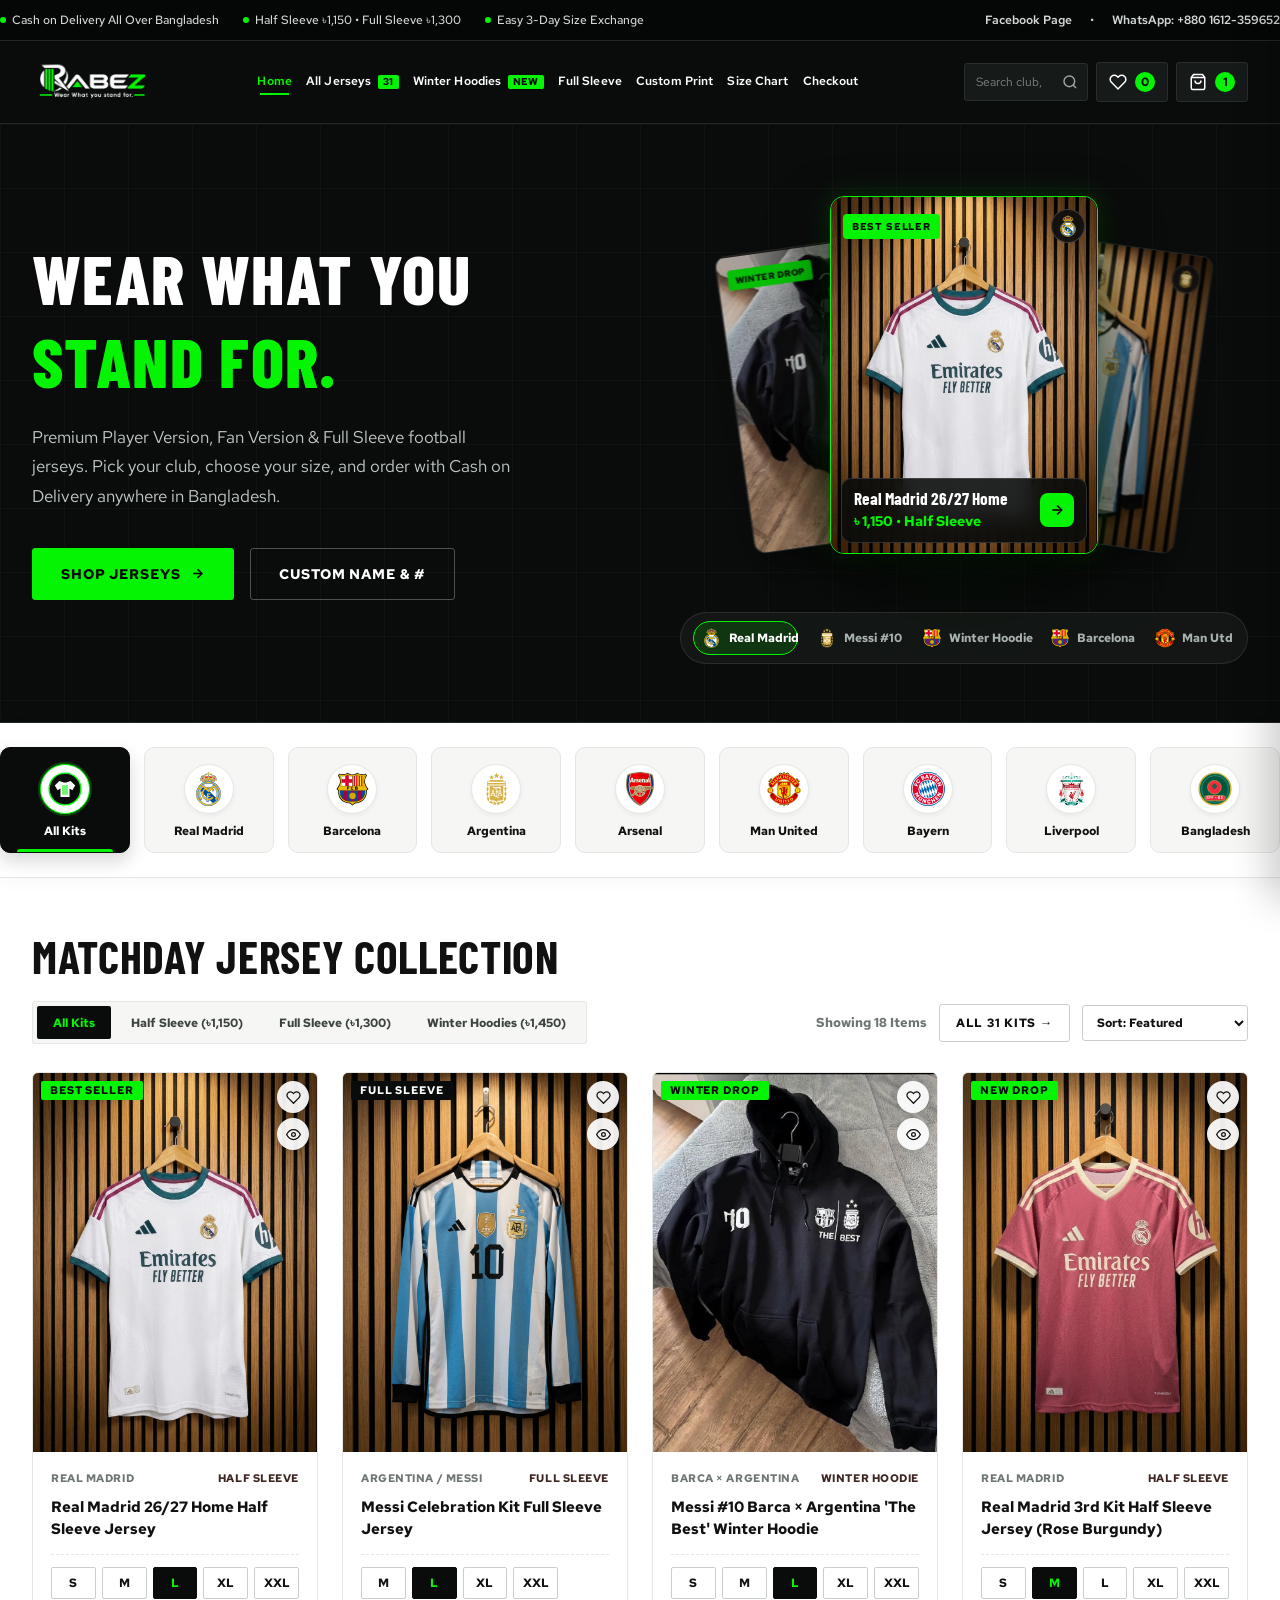
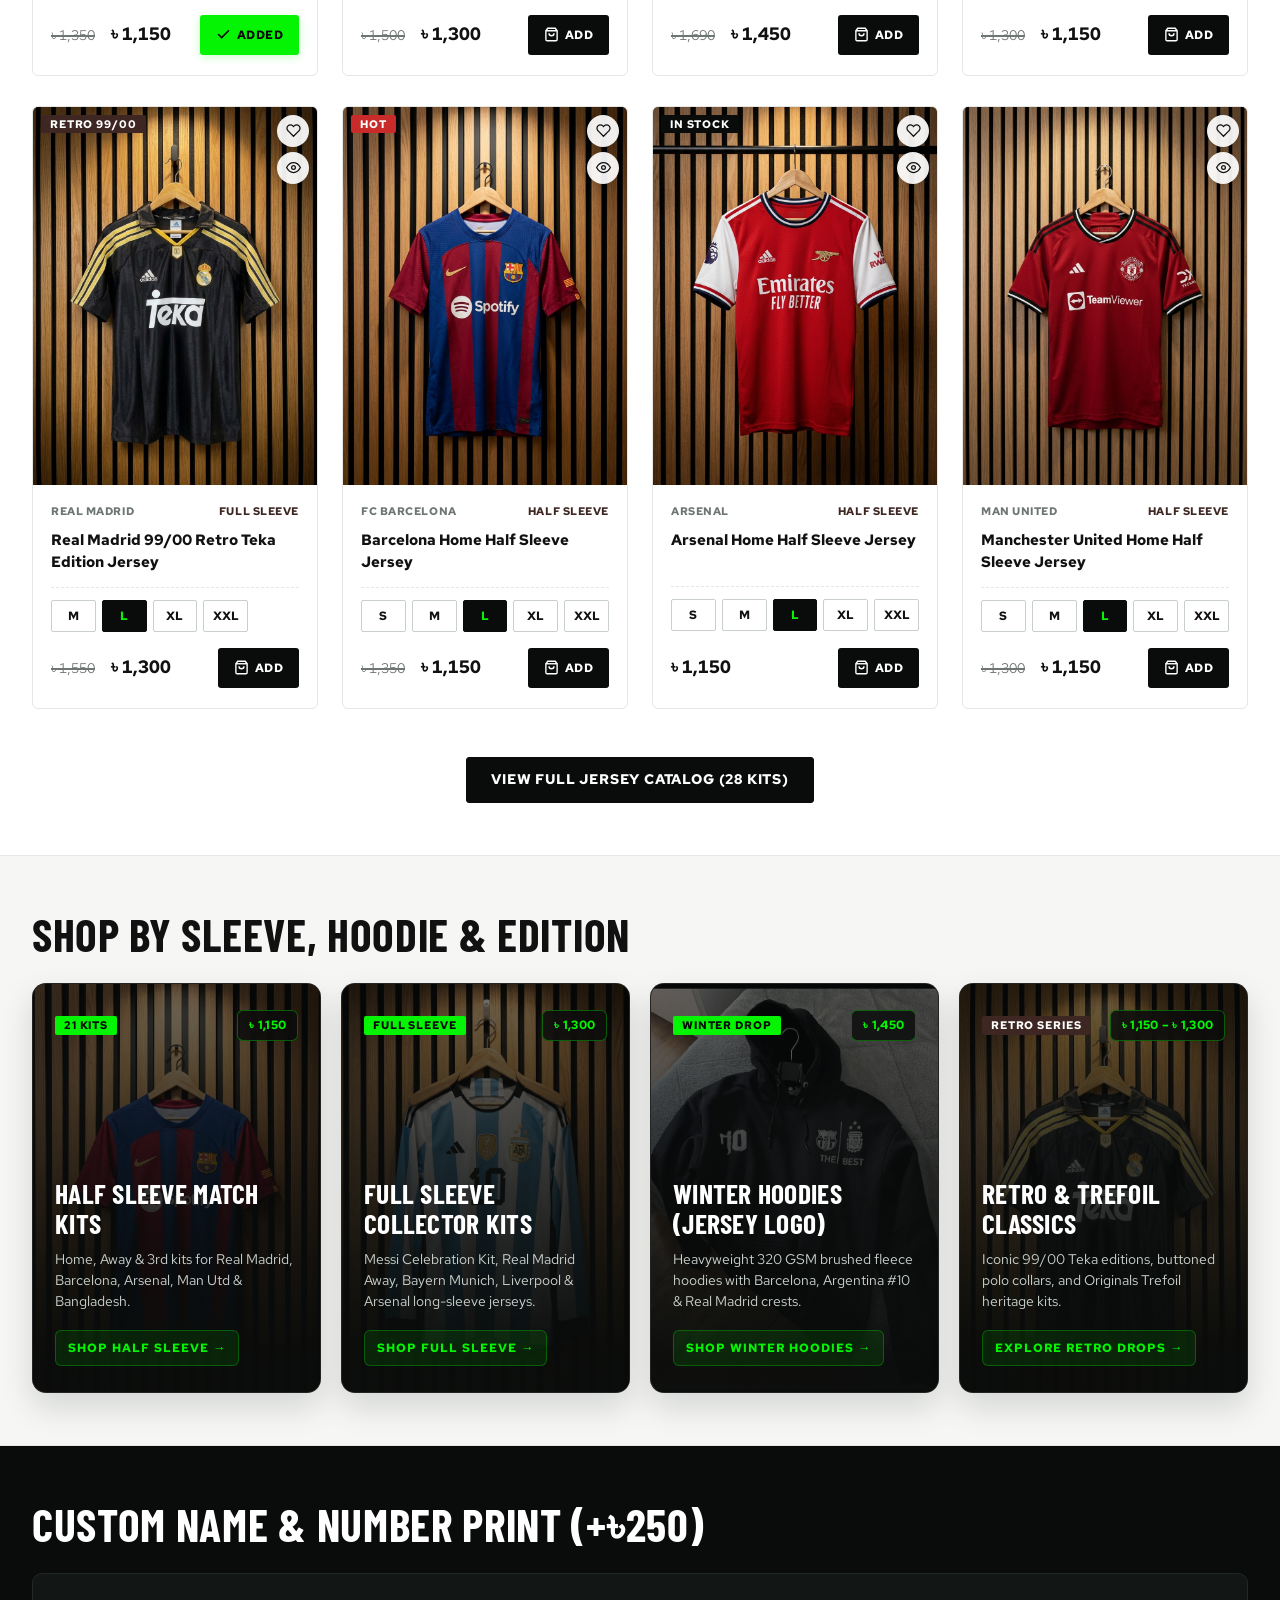
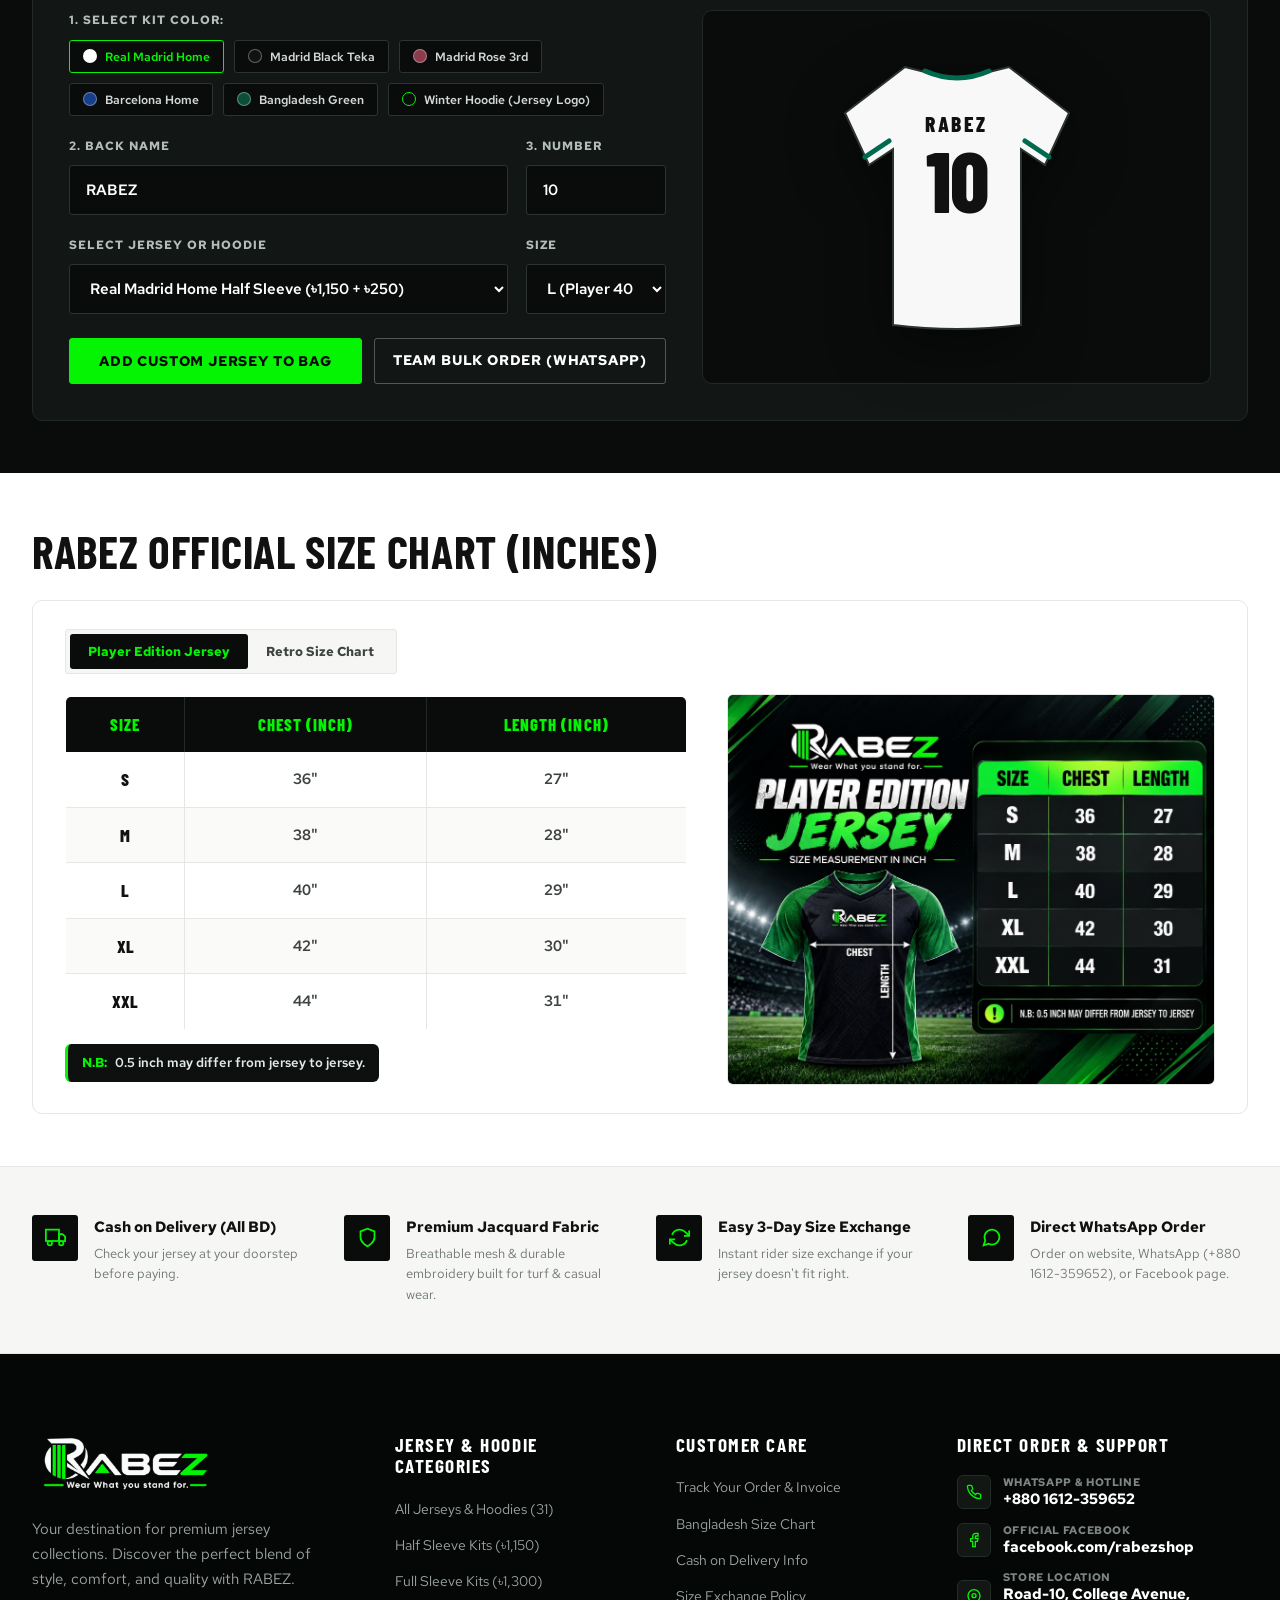
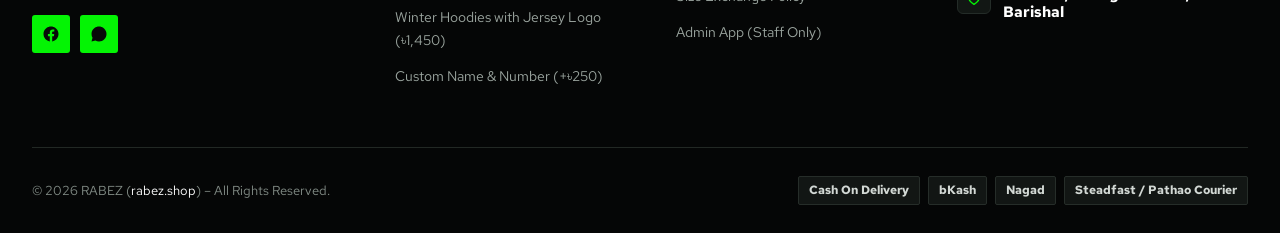
==== index.html @ b50fb097 "feat: complete RABEZ football jersey e-commerce platform with Laravel 11, dark storefront, auto-webp" ====
<!DOCTYPE html>
<html lang="en">
<head>
  <meta charset="UTF-8">
  <meta name="viewport" content="width=device-width, initial-scale=1.0">
  <title>RABEZ – Football Jersey Store Bangladesh | Half Sleeve, Full Sleeve &amp; Retro Kits</title>
  <meta name="description" content="Buy Player Version, Fan Version, Full Sleeve, and Retro football jerseys in Bangladesh at RABEZ (rabez.shop). Real Madrid, Barcelona, Argentina, Arsenal, Man Utd &amp; Bangladesh kits with Cash on Delivery.">
  <meta name="keywords" content="football jersey bangladesh, jersey shop bd, rabez shop, real madrid jersey bd, barcelona jersey price in bd, full sleeve football jersey bd, player version jersey bangladesh, custom jersey print dhaka">
  <meta name="robots" content="index, follow, max-image-preview:large">
  <link rel="canonical" href="https://rabez.shop/">
  <link rel="icon" type="image/jpeg" href="assets/images/brand/rabez-emblem.jpg">
  <link rel="apple-touch-icon" href="assets/images/brand/rabez-emblem.jpg">

  <!-- Open Graph / Facebook Ads Meta Tags -->
  <meta property="og:type" content="website">
  <meta property="og:site_name" content="RABEZ">
  <meta property="og:locale" content="en_US">
  <meta property="og:url" content="https://rabez.shop/">
  <meta property="og:title" content="RABEZ – Wear What You Stand For | Official Football Jersey Store BD">
  <meta property="og:description" content="Half Sleeve (৳1,150) &amp; Full Sleeve (৳1,300) Club, National &amp; Retro Jerseys. Fast Cash on Delivery all over Bangladesh.">
  <meta property="og:image" content="https://rabez.shop/wp-content/uploads/2026/11/real-madrid-home-half-sleeve-jersey.jpg">

  <!-- Twitter Card -->
  <meta name="twitter:card" content="summary_large_image">
  <meta name="twitter:title" content="RABEZ – Football Jersey Store Bangladesh">
  <meta name="twitter:description" content="Shop Real Madrid, Barcelona, Messi, Arsenal, Man Utd &amp; Bangladesh jerseys with Cash on Delivery.">

  <!-- Google Fonts: Barlow Condensed + Red Hat Text -->
  <link rel="preconnect" href="https://fonts.googleapis.com">
  <link rel="preconnect" href="https://fonts.gstatic.com" crossorigin>
  <link href="https://fonts.googleapis.com/css2?family=Barlow+Condensed:wght@600;700;800&family=Red+Hat+Text:wght@400;500;600;700;800&display=swap" rel="stylesheet">

  <!-- Modular CSS Architecture -->
  <link rel="stylesheet" href="assets/css/01-variables.css">
  <link rel="stylesheet" href="assets/css/02-base-reset.css">
  <link rel="stylesheet" href="assets/css/03-components.css">
  <link rel="stylesheet" href="assets/css/components/header-navigation.css">
  <link rel="stylesheet" href="assets/css/components/hero-banner.css">
  <link rel="stylesheet" href="assets/css/components/club-filter-bar.css">
  <link rel="stylesheet" href="assets/css/components/product-grid.css">
  <link rel="stylesheet" href="assets/css/components/bento-collections.css">
  <link rel="stylesheet" href="assets/css/components/jersey-customizer.css">
  <link rel="stylesheet" href="assets/css/components/size-guide.css">
  <link rel="stylesheet" href="assets/css/components/single-product.css">
  <link rel="stylesheet" href="assets/css/components/cart-checkout.css">
  <link rel="stylesheet" href="assets/css/components/footer.css">

  <!-- SEO JSON-LD Schema: SportingGoodsStore + Product Catalog -->
  <script type="application/ld+json">
  {
    "@context": "https://schema.org",
    "@graph": [
      {
        "@type": "SportingGoodsStore",
        "@id": "https://rabez.shop/#organization",
        "name": "RABEZ",
        "slogan": "Wear What you stand for.",
        "url": "https://rabez.shop/",
        "logo": "https://rabez.shop/wp-content/uploads/2026/11/RABEZ-Neon-Logo-and-Slogan.png",
        "image": "https://rabez.shop/wp-content/uploads/2026/11/real-madrid-home-half-sleeve-jersey.jpg",
        "telephone": "+8801612359652",
        "priceRange": "৳1150 - ৳1550",
        "CurrenciesAccepted": "BDT",
        "paymentAccepted": "Cash on Delivery, bKash, Nagad",
        "areaServed": {
          "@type": "Country",
          "name": "Bangladesh"
        },
        "sameAs": [
          "https://www.facebook.com/rabezshop/"
        ]
      },
      {
        "@type": "ItemList",
        "name": "RABEZ Featured Football Jerseys",
        "itemListElement": [
          {
            "@type": "ListItem",
            "position": 1,
            "item": {
              "@type": "Product",
              "name": "Real Madrid 26/27 Home Half Sleeve Jersey",
              "sku": "RMA-HOME-HS",
              "image": "https://rabez.shop/wp-content/uploads/2026/11/real-madrid-home-half-sleeve-jersey.jpg",
              "offers": {
                "@type": "Offer",
                "priceCurrency": "BDT",
                "price": "1150",
                "availability": "https://schema.org/InStock",
                "url": "https://rabez.shop/product/real-madrid-home-half-sleeve-jersey/"
              }
            }
          },
          {
            "@type": "ListItem",
            "position": 2,
            "item": {
              "@type": "Product",
              "name": "Messi Celebration Kit Full Sleeve Jersey",
              "sku": "MESSI-CELEB-FS",
              "offers": {
                "@type": "Offer",
                "priceCurrency": "BDT",
                "price": "1300",
                "availability": "https://schema.org/InStock",
                "url": "https://rabez.shop/product/messi-celebration-kit-full-sleeve-jersey/"
              }
            }
          }
        ]
      }
    ]
  }
  </script>
</head>
<body class="rabez-storefront">

  <!-- ========================================================================
       WIDGET 01: TOP ANNOUNCEMENT & COD BAR (elementor-widget-rabez-topbar)
       ======================================================================== -->
  <div class="rabez-topbar">
    <div class="rabez-container rabez-topbar__inner">
      <div class="rabez-topbar__perks">
        <span class="rabez-topbar__perk">
          <span class="rabez-topbar__dot"></span>
          Cash on Delivery All Over Bangladesh
        </span>
        <span class="rabez-topbar__perk rabez-topbar__perk--hide-md">
          <span class="rabez-topbar__dot"></span>
          Half Sleeve ৳1,150 &bull; Full Sleeve ৳1,300
        </span>
        <span class="rabez-topbar__perk rabez-topbar__perk--hide-md">
          <span class="rabez-topbar__dot"></span>
          Easy 3-Day Size Exchange
        </span>
      </div>
      <div class="rabez-topbar__links">
        <a href="https://www.facebook.com/rabezshop/" target="_blank" rel="noopener">Facebook Page</a>
        <span>&bull;</span>
        <a href="https://api.whatsapp.com/send/?phone=8801612359652" target="_blank" rel="noopener">
          WhatsApp: +880 1612-359652
        </a>
      </div>
    </div>
  </div>

  <!-- ========================================================================
       WIDGET 02: MAIN STICKY HEADER (elementor-widget-rabez-header)
       ======================================================================== -->
  <header class="rabez-header" role="banner">
    <div class="rabez-container rabez-header__inner">
      <a href="index.html" class="rabez-logo" aria-label="RABEZ Official Jersey Store Home">
        <img src="assets/images/brand/rabez-neon-logo.png" alt="RABEZ - Wear What you stand for." width="210" height="70">
      </a>

      <nav class="rabez-nav js-main-nav" aria-label="Main Navigation">
        <a href="index.html" class="rabez-nav__link is-active">Home</a>
        <a href="shop.html" class="rabez-nav__link">All Jerseys <span class="rabez-nav__tag">31</span></a>
        <a href="#catalog" class="rabez-nav__link" onclick="document.querySelector('[data-sleeve=\'winter-hoodie\']')?.click()">Winter Hoodies <span class="rabez-nav__tag">NEW</span></a>
        <a href="#catalog" class="rabez-nav__link" onclick="document.querySelector('[data-sleeve=\'full-sleeve\']')?.click()">Full Sleeve</a>
        <a href="#custom-print" class="rabez-nav__link">Custom Print</a>
        <a href="#size-guide" class="rabez-nav__link">Size Chart</a>
        <a href="checkout.html" class="rabez-nav__link">Checkout</a>
      </nav>

      <div class="rabez-header__actions">
        <div class="rabez-header-search">
          <label for="header-search-input" class="screen-reader-text">Search football jerseys</label>
          <input type="search" id="header-search-input" class="rabez-header-search__input js-search-input" placeholder="Search club, kit, Messi...">
          <span class="rabez-header-search__btn" aria-hidden="true">
            <svg width="16" height="16" viewBox="0 0 24 24" fill="none" stroke="currentColor" stroke-width="2.2">
              <circle cx="11" cy="11" r="8"></circle>
              <line x1="21" y1="21" x2="16.65" y2="16.65"></line>
            </svg>
          </span>
        </div>

        <a href="#catalog" class="rabez-icon-btn" aria-label="Wishlist">
          <svg viewBox="0 0 24 24" fill="none" stroke="currentColor" stroke-width="2">
            <path d="M20.84 4.61a5.5 5.5 0 0 0-7.78 0L12 5.67l-1.06-1.06a5.5 5.5 0 0 0-7.78 7.78l1.06 1.06L12 21.23l7.78-7.78 1.06-1.06a5.5 5.5 0 0 0 0-7.78z"/>
          </svg>
          <span class="rabez-count-pill js-wishlist-count">0</span>
        </a>

        <button type="button" class="rabez-icon-btn js-open-cart-drawer" aria-label="Open Shopping Bag">
          <svg viewBox="0 0 24 24" fill="none" stroke="currentColor" stroke-width="2">
            <path d="M6 2L3 6v14a2 2 0 0 0 2 2h14a2 2 0 0 0 2-2V6l-3-4z"/>
            <line x1="3" y1="6" x2="21" y2="6"/>
            <path d="M16 10a4 4 0 0 1-8 0"/>
          </svg>
          <span class="rabez-cart-total-label js-cart-subtotal">৳ 1,150</span>
          <span class="rabez-count-pill js-cart-count">1</span>
        </button>

        <button type="button" class="rabez-mobile-toggle js-mobile-nav-toggle" aria-label="Toggle Menu" aria-expanded="false">
          <svg width="20" height="20" viewBox="0 0 24 24" fill="none" stroke="currentColor" stroke-width="2.2">
            <line x1="3" y1="6" x2="21" y2="6"></line>
            <line x1="3" y1="12" x2="21" y2="12"></line>
            <line x1="3" y1="18" x2="21" y2="18"></line>
          </svg>
        </button>
      </div>
    </div>
  </header>

  <main id="main-content">
    <!-- ======================================================================
         WIDGET 03: SPACIOUS HERO + INTERACTIVE 3-JERSEY FAN STAGE
         ====================================================================== -->
    <section class="rabez-hero">
      <div class="rabez-container rabez-hero__grid">
        <div class="rabez-hero__content">
          <h1 class="rabez-hero__title">
            Wear What You
            <span>Stand For.</span>
          </h1>
          <p class="rabez-hero__desc">
            Premium Player Version, Fan Version &amp; Full Sleeve football jerseys. Pick your club, choose your size, and order with Cash on Delivery anywhere in Bangladesh.
          </p>

          <div class="rabez-hero__cta-row">
            <a href="#catalog" class="rabez-btn rabez-btn--primary">
              Shop Jerseys
              <svg width="15" height="15" viewBox="0 0 24 24" fill="none" stroke="currentColor" stroke-width="2.5">
                <line x1="5" y1="12" x2="19" y2="12"></line>
                <polyline points="12 5 19 12 12 19"></polyline>
              </svg>
            </a>
            <a href="#custom-print" class="rabez-btn rabez-btn--outline-light">
              Custom Name &amp; #
            </a>
          </div>
        </div>

        <!-- Right Interactive 3-Jersey Fan Stage -->
        <div class="rabez-hero-stage js-hero-stage" aria-label="Interactive Matchday Kit Showcase">
          <div class="rabez-hero-stage__glow"></div>

          <div class="rabez-hero-deck">
            <!-- Card 0: Real Madrid (Center Active) -->
            <article class="rabez-hero-deck__card is-active js-hero-deck-card" data-index="0" data-product-id="1324">
              <div class="rabez-hero-deck__top">
                <span class="rabez-hero-deck__badge">Best Seller</span>
                <span class="rabez-hero-deck__crest">
                  <img src="assets/images/clubs/real-madrid.svg" alt="Real Madrid" width="24" height="24">
                </span>
              </div>
              <img src="assets/images/products/real-madrid-home-hs.jpg" alt="Real Madrid 26/27 Home Half Sleeve Jersey" class="rabez-hero-deck__img" fetchpriority="high" width="500" height="667">
              <div class="rabez-hero-deck__caption">
                <div class="rabez-hero-deck__meta">
                  <div class="rabez-hero-deck__title">Real Madrid 26/27 Home</div>
                  <div class="rabez-hero-deck__price">৳ 1,150 &bull; Half Sleeve</div>
                </div>
                <span class="rabez-hero-deck__action" aria-hidden="true">
                  <svg width="16" height="16" viewBox="0 0 24 24" fill="none" stroke="currentColor" stroke-width="2.5">
                    <line x1="5" y1="12" x2="19" y2="12"></line>
                    <polyline points="12 5 19 12 12 19"></polyline>
                  </svg>
                </span>
              </div>
            </article>

            <!-- Card 1: Messi Celebration (Right Fan) -->
            <article class="rabez-hero-deck__card is-next js-hero-deck-card" data-index="1" data-product-id="1411">
              <div class="rabez-hero-deck__top">
                <span class="rabez-hero-deck__badge">Full Sleeve</span>
                <span class="rabez-hero-deck__crest">
                  <img src="assets/images/clubs/argentina.svg" alt="Argentina AFA" width="24" height="24">
                </span>
              </div>
              <img src="assets/images/products/messi-celebration-fs.jpg" alt="Messi #10 Celebration Full Sleeve Jersey" class="rabez-hero-deck__img" width="500" height="667">
              <div class="rabez-hero-deck__caption">
                <div class="rabez-hero-deck__meta">
                  <div class="rabez-hero-deck__title">Messi #10 Collector Kit</div>
                  <div class="rabez-hero-deck__price">৳ 1,300 &bull; Full Sleeve</div>
                </div>
                <span class="rabez-hero-deck__action" aria-hidden="true">
                  <svg width="16" height="16" viewBox="0 0 24 24" fill="none" stroke="currentColor" stroke-width="2.5">
                    <line x1="5" y1="12" x2="19" y2="12"></line>
                    <polyline points="12 5 19 12 12 19"></polyline>
                  </svg>
                </span>
              </div>
            </article>

            <!-- Card 2: Man United (Hidden/Back) -->
            <article class="rabez-hero-deck__card js-hero-deck-card" data-index="2" data-product-id="1349">
              <div class="rabez-hero-deck__top">
                <span class="rabez-hero-deck__badge">Ready Stock</span>
                <span class="rabez-hero-deck__crest">
                  <img src="assets/images/clubs/man-utd.svg" alt="Manchester United" width="24" height="24">
                </span>
              </div>
              <img src="assets/images/products/man-utd-home-hs.jpg" alt="Manchester United Home Half Sleeve Jersey" class="rabez-hero-deck__img" width="500" height="667">
              <div class="rabez-hero-deck__caption">
                <div class="rabez-hero-deck__meta">
                  <div class="rabez-hero-deck__title">Man United Home Kit</div>
                  <div class="rabez-hero-deck__price">৳ 1,150 &bull; Half Sleeve</div>
                </div>
                <span class="rabez-hero-deck__action" aria-hidden="true">
                  <svg width="16" height="16" viewBox="0 0 24 24" fill="none" stroke="currentColor" stroke-width="2.5">
                    <line x1="5" y1="12" x2="19" y2="12"></line>
                    <polyline points="12 5 19 12 12 19"></polyline>
                  </svg>
                </span>
              </div>
            </article>

            <!-- Card 3: FC Barcelona (Hidden/Back) -->
            <article class="rabez-hero-deck__card js-hero-deck-card" data-index="3" data-product-id="1320">
              <div class="rabez-hero-deck__top">
                <span class="rabez-hero-deck__badge">Hot Drop</span>
                <span class="rabez-hero-deck__crest">
                  <img src="assets/images/clubs/barcelona.svg" alt="FC Barcelona" width="24" height="24">
                </span>
              </div>
              <img src="assets/images/products/barcelona-home-hs.jpg" alt="FC Barcelona Home Half Sleeve Jersey" class="rabez-hero-deck__img" width="500" height="667">
              <div class="rabez-hero-deck__caption">
                <div class="rabez-hero-deck__meta">
                  <div class="rabez-hero-deck__title">FC Barcelona Home Kit</div>
                  <div class="rabez-hero-deck__price">৳ 1,150 &bull; Half Sleeve</div>
                </div>
                <span class="rabez-hero-deck__action" aria-hidden="true">
                  <svg width="16" height="16" viewBox="0 0 24 24" fill="none" stroke="currentColor" stroke-width="2.5">
                    <line x1="5" y1="12" x2="19" y2="12"></line>
                    <polyline points="12 5 19 12 12 19"></polyline>
                  </svg>
                </span>
              </div>
            </article>

            <!-- Card 4: Winter Hoodie with Jersey Logo (Left Fan) -->
            <article class="rabez-hero-deck__card is-prev js-hero-deck-card" data-index="4" data-product-id="1501">
              <div class="rabez-hero-deck__top">
                <span class="rabez-hero-deck__badge">Winter Drop</span>
                <span class="rabez-hero-deck__crest">
                  <img src="assets/images/clubs/argentina.svg" alt="Barca x Argentina Hoodie" width="24" height="24">
                </span>
              </div>
              <img src="assets/images/products/messi-barca-arg-hoodie.jpg" alt="Messi #10 Barca x Argentina Winter Hoodie" class="rabez-hero-deck__img" width="500" height="667">
              <div class="rabez-hero-deck__caption">
                <div class="rabez-hero-deck__meta">
                  <div class="rabez-hero-deck__title">Messi #10 Winter Hoodie</div>
                  <div class="rabez-hero-deck__price">৳ 1,450 &bull; Jersey Crest</div>
                </div>
                <span class="rabez-hero-deck__action" aria-hidden="true">
                  <svg width="16" height="16" viewBox="0 0 24 24" fill="none" stroke="currentColor" stroke-width="2.5">
                    <line x1="5" y1="12" x2="19" y2="12"></line>
                    <polyline points="12 5 19 12 12 19"></polyline>
                  </svg>
                </span>
              </div>
            </article>
          </div>

          <!-- Club Crest Switcher Dock -->
          <div class="rabez-hero-dock" role="tablist" aria-label="Switch Spotlight Jersey">
            <button type="button" class="rabez-hero-dock__btn is-active js-hero-dock-btn" data-index="0">
              <img src="assets/images/clubs/real-madrid.svg" alt="Real Madrid" width="20" height="20">
              <span>Real Madrid</span>
            </button>
            <button type="button" class="rabez-hero-dock__btn js-hero-dock-btn" data-index="1">
              <img src="assets/images/clubs/argentina.svg" alt="Argentina" width="20" height="20">
              <span>Messi #10</span>
            </button>
            <button type="button" class="rabez-hero-dock__btn js-hero-dock-btn" data-index="4">
              <img src="assets/images/clubs/barcelona.svg" alt="Winter Hoodie" width="20" height="20">
              <span>Winter Hoodie</span>
            </button>
            <button type="button" class="rabez-hero-dock__btn js-hero-dock-btn" data-index="3">
              <img src="assets/images/clubs/barcelona.svg" alt="Barcelona" width="20" height="20">
              <span>Barcelona</span>
            </button>
            <button type="button" class="rabez-hero-dock__btn js-hero-dock-btn" data-index="2">
              <img src="assets/images/clubs/man-utd.svg" alt="Man United" width="20" height="20">
              <span>Man Utd</span>
            </button>
          </div>
        </div>
      </div>
    </section>

    <!-- ======================================================================
         WIDGET 04: CLUB & NATIONAL CREST FILTER BAR (elementor-widget-rabez-filter)
         Clean Crest + Club Name Cards (Swipeable on Mobile, 9-Col on Desktop)
         ====================================================================== -->
    <div id="catalog" class="rabez-filter-bar">
      <div class="rabez-container rabez-filter-bar__inner">
        <div class="rabez-club-pills" role="tablist" aria-label="Filter by Football Club or National Team">
          <button type="button" class="rabez-club-pill is-active js-club-filter" data-club="all">
            <span class="rabez-club-pill__logo">
              <img src="assets/images/clubs/all-kits.svg" alt="All Football Jerseys" width="36" height="36">
            </span>
            <span class="rabez-club-pill__name">All Kits</span>
          </button>

          <button type="button" class="rabez-club-pill js-club-filter" data-club="real-madrid">
            <span class="rabez-club-pill__logo">
              <img src="assets/images/clubs/real-madrid.svg" alt="Real Madrid Jersey" width="36" height="36">
            </span>
            <span class="rabez-club-pill__name">Real Madrid</span>
          </button>

          <button type="button" class="rabez-club-pill js-club-filter" data-club="barcelona">
            <span class="rabez-club-pill__logo">
              <img src="assets/images/clubs/barcelona.svg" alt="FC Barcelona Jersey" width="36" height="36">
            </span>
            <span class="rabez-club-pill__name">Barcelona</span>
          </button>

          <button type="button" class="rabez-club-pill js-club-filter" data-club="argentina">
            <span class="rabez-club-pill__logo">
              <img src="assets/images/clubs/argentina.svg" alt="Argentina Messi Jersey" width="36" height="36">
            </span>
            <span class="rabez-club-pill__name">Argentina</span>
          </button>

          <button type="button" class="rabez-club-pill js-club-filter" data-club="arsenal">
            <span class="rabez-club-pill__logo">
              <img src="assets/images/clubs/arsenal.svg" alt="Arsenal Jersey" width="36" height="36">
            </span>
            <span class="rabez-club-pill__name">Arsenal</span>
          </button>

          <button type="button" class="rabez-club-pill js-club-filter" data-club="man-utd">
            <span class="rabez-club-pill__logo">
              <img src="assets/images/clubs/man-utd.svg" alt="Manchester United Jersey" width="36" height="36">
            </span>
            <span class="rabez-club-pill__name">Man United</span>
          </button>

          <button type="button" class="rabez-club-pill js-club-filter" data-club="bayern">
            <span class="rabez-club-pill__logo">
              <img src="assets/images/clubs/bayern.svg" alt="Bayern Munich Jersey" width="36" height="36">
            </span>
            <span class="rabez-club-pill__name">Bayern</span>
          </button>

          <button type="button" class="rabez-club-pill js-club-filter" data-club="liverpool">
            <span class="rabez-club-pill__logo">
              <img src="assets/images/clubs/liverpool.svg" alt="Liverpool Jersey" width="36" height="36">
            </span>
            <span class="rabez-club-pill__name">Liverpool</span>
          </button>

          <button type="button" class="rabez-club-pill js-club-filter" data-club="bangladesh">
            <span class="rabez-club-pill__logo">
              <img src="assets/images/clubs/bangladesh.svg" alt="Bangladesh National Football Jersey" width="36" height="36">
            </span>
            <span class="rabez-club-pill__name">Bangladesh</span>
          </button>
        </div>
      </div>
    </div>

    <!-- ======================================================================
         WIDGET 05: WOOCOMMERCE JERSEY PRODUCT GRID (elementor-widget-rabez-products)
         ====================================================================== -->
    <section class="rabez-section rabez-section--sm woocommerce">
      <div class="rabez-container">
        <div class="rabez-section-head" style="margin-bottom: 20px;">
          <h2 class="rabez-section-title">Matchday Jersey Collection</h2>
        </div>

        <!-- Sleeve Switch, Result Count, All Jerseys Link & Price Sort (Single Unified Row) -->
        <div class="rabez-filter-controls">
          <div class="rabez-sleeve-switch" role="group" aria-label="Filter by Category & Sleeve">
            <button type="button" class="rabez-sleeve-btn is-active js-sleeve-filter" data-sleeve="all">All Kits</button>
            <button type="button" class="rabez-sleeve-btn js-sleeve-filter" data-sleeve="half-sleeve">Half Sleeve (৳1,150)</button>
            <button type="button" class="rabez-sleeve-btn js-sleeve-filter" data-sleeve="full-sleeve">Full Sleeve (৳1,300)</button>
            <button type="button" class="rabez-sleeve-btn js-sleeve-filter" data-sleeve="winter-hoodie">Winter Hoodies (৳1,450)</button>
          </div>

          <div style="display:flex; align-items:center; flex-wrap:wrap; gap:12px;">
            <span class="js-product-result-count" style="font-size:0.84rem; font-weight:700; color:#6E7672;">Showing 18 Items</span>
            <a href="shop.html" class="rabez-btn rabez-btn--outline rabez-btn--sm">All 31 Kits &rarr;</a>
            <label for="catalog-sort" class="screen-reader-text">Sort Jerseys</label>
            <select id="catalog-sort" class="rabez-sort-select js-sort-select">
              <option value="default">Sort: Featured</option>
              <option value="price-asc">Price: Low to High</option>
              <option value="price-desc">Price: High to Low</option>
            </select>
          </div>
        </div>

        <!-- WooCommerce Standard ul.products.columns-4 -->
        <ul class="products columns-4 js-rabez-product-grid" data-limit="8">
          <!-- Pre-rendered SEO Product Cards for Googlebot & Facebook Crawlers -->
          <li class="product type-product rabez-product-card" data-product-id="1324">
            <div class="rabez-product-card__media">
              <a href="product.html?id=1324">
                <img src="assets/images/products/real-madrid-home-hs.jpg" alt="Real Madrid 26/27 Home Half Sleeve Jersey Bangladesh" width="500" height="667">
              </a>
            </div>
            <div class="rabez-product-card__body">
              <h3 class="rabez-product-card__title"><a href="product.html?id=1324">Real Madrid 26/27 Home Half Sleeve Jersey</a></h3>
              <div class="price rabez-product-card__price">৳ 1,150</div>
            </div>
          </li>
          <li class="product type-product rabez-product-card" data-product-id="1411">
            <div class="rabez-product-card__media">
              <a href="product.html?id=1411">
                <img src="assets/images/products/messi-celebration-fs.jpg" alt="Messi Celebration Kit Full Sleeve Jersey Bangladesh" width="500" height="667" loading="lazy">
              </a>
            </div>
            <div class="rabez-product-card__body">
              <h3 class="rabez-product-card__title"><a href="product.html?id=1411">Messi Celebration Kit Full Sleeve Jersey</a></h3>
              <div class="price rabez-product-card__price">৳ 1,300</div>
            </div>
          </li>
          <li class="product type-product rabez-product-card" data-product-id="1320">
            <div class="rabez-product-card__media">
              <a href="product.html?id=1320">
                <img src="assets/images/products/barcelona-home-hs.jpg" alt="Barcelona Home Half Sleeve Jersey Bangladesh" width="500" height="667" loading="lazy">
              </a>
            </div>
            <div class="rabez-product-card__body">
              <h3 class="rabez-product-card__title"><a href="product.html?id=1320">Barcelona Home Half Sleeve Jersey</a></h3>
              <div class="price rabez-product-card__price">৳ 1,150</div>
            </div>
          </li>
          <li class="product type-product rabez-product-card" data-product-id="1384">
            <div class="rabez-product-card__media">
              <a href="product.html?id=1384">
                <img src="assets/images/products/bangladesh-home-hs.jpg" alt="Bangladesh BFF Home Half Sleeve Jersey" width="500" height="667" loading="lazy">
              </a>
            </div>
            <div class="rabez-product-card__body">
              <h3 class="rabez-product-card__title"><a href="product.html?id=1384">Bangladesh (BFF) Home Half Sleeve Jersey</a></h3>
              <div class="price rabez-product-card__price">৳ 1,150</div>
            </div>
          </li>
        </ul>

        <div style="text-align: center; margin-top: 48px;">
          <a href="shop.html" class="rabez-btn rabez-btn--dark">
            View Full Jersey Catalog (28 Kits)
          </a>
        </div>
      </div>
    </section>

    <!-- ======================================================================
         WIDGET 06: 4-CARD SLEEVE, WINTER HOODIE & EDITION BENTO SHOWCASE
         ====================================================================== -->
    <section class="rabez-section rabez-section--sm rabez-section--alt">
      <div class="rabez-container">
        <div class="rabez-section-head">
          <h2 class="rabez-section-title">Shop By Sleeve, Hoodie &amp; Edition</h2>
        </div>

        <div class="rabez-bento-grid">
          <article class="rabez-bento-card">
            <img src="assets/images/products/barcelona-home-hs.jpg" alt="Half Sleeve Club Football Jerseys" class="rabez-bento-card__bg" loading="lazy">
            <div class="rabez-bento-card__top">
              <span class="rabez-badge rabez-badge--neon">21 Kits</span>
              <span class="rabez-bento-card__price-pill">৳ 1,150</span>
            </div>
            <div class="rabez-bento-card__bottom">
              <h3 class="rabez-bento-card__title">Half Sleeve Match Kits</h3>
              <p class="rabez-bento-card__desc">
                Home, Away &amp; 3rd kits for Real Madrid, Barcelona, Arsenal, Man Utd &amp; Bangladesh.
              </p>
              <a href="#catalog" class="rabez-bento-card__link" onclick="document.querySelector('[data-sleeve=\'half-sleeve\']')?.click()">
                Shop Half Sleeve &rarr;
              </a>
            </div>
          </article>

          <article class="rabez-bento-card">
            <img src="assets/images/products/messi-celebration-fs.jpg" alt="Full Sleeve Collector Jerseys" class="rabez-bento-card__bg" loading="lazy">
            <div class="rabez-bento-card__top">
              <span class="rabez-badge rabez-badge--neon">Full Sleeve</span>
              <span class="rabez-bento-card__price-pill">৳ 1,300</span>
            </div>
            <div class="rabez-bento-card__bottom">
              <h3 class="rabez-bento-card__title">Full Sleeve Collector Kits</h3>
              <p class="rabez-bento-card__desc">
                Messi Celebration Kit, Real Madrid Away, Bayern Munich, Liverpool &amp; Arsenal long-sleeve jerseys.
              </p>
              <a href="#catalog" class="rabez-bento-card__link" onclick="document.querySelector('[data-sleeve=\'full-sleeve\']')?.click()">
                Shop Full Sleeve &rarr;
              </a>
            </div>
          </article>

          <article class="rabez-bento-card">
            <img src="assets/images/products/messi-barca-arg-hoodie.jpg" alt="Winter Hoodies with Football Jersey Crest Logo" class="rabez-bento-card__bg" loading="lazy">
            <div class="rabez-bento-card__top">
              <span class="rabez-badge rabez-badge--neon">Winter Drop</span>
              <span class="rabez-bento-card__price-pill">৳ 1,450</span>
            </div>
            <div class="rabez-bento-card__bottom">
              <h3 class="rabez-bento-card__title">Winter Hoodies (Jersey Logo)</h3>
              <p class="rabez-bento-card__desc">
                Heavyweight 320 GSM brushed fleece hoodies with Barcelona, Argentina #10 &amp; Real Madrid crests.
              </p>
              <a href="#catalog" class="rabez-bento-card__link" onclick="document.querySelector('[data-sleeve=\'winter-hoodie\']')?.click()">
                Shop Winter Hoodies &rarr;
              </a>
            </div>
          </article>

          <article class="rabez-bento-card">
            <img src="assets/images/products/real-madrid-away-fs.jpg" alt="Retro Vintage Football Jerseys" class="rabez-bento-card__bg" loading="lazy">
            <div class="rabez-bento-card__top">
              <span class="rabez-badge rabez-badge--retro">Retro Series</span>
              <span class="rabez-bento-card__price-pill">৳ 1,150 &ndash; ৳ 1,300</span>
            </div>
            <div class="rabez-bento-card__bottom">
              <h3 class="rabez-bento-card__title">Retro &amp; Trefoil Classics</h3>
              <p class="rabez-bento-card__desc">
                Iconic 99/00 Teka editions, buttoned polo collars, and Originals Trefoil heritage kits.
              </p>
              <a href="#catalog" class="rabez-bento-card__link" onclick="document.querySelector('[data-club=\'real-madrid\']')?.click()">
                Explore Retro Drops &rarr;
              </a>
            </div>
          </article>
        </div>
      </div>
    </section>

    <!-- ======================================================================
         WIDGET 07: LIVE CUSTOM NAME & NUMBER BACK PRINT PREVIEW
         (elementor-widget-rabez-customizer)
         ====================================================================== -->
    <section id="custom-print" class="rabez-section rabez-section--sm rabez-section--dark">
      <div class="rabez-container">
        <div class="rabez-section-head">
          <h2 class="rabez-section-title">Custom Name &amp; Number Print (+৳250)</h2>
        </div>

        <div class="rabez-customizer js-jersey-customizer">
          <div class="rabez-customizer__form">
            <div>
              <label style="display:block; font-size:0.78rem; font-weight:700; text-transform:uppercase; letter-spacing:0.08em; color:#B4BDB8; margin-bottom:10px;">
                1. Select Kit Color:
              </label>
              <div class="rabez-kit-color-options">
                <button type="button" class="rabez-kit-swatch is-active js-kit-theme-swatch"
                        data-bg="#F7F8F7" data-trim="#006A4E" data-text="#111111" data-product-id="1324">
                  <span class="rabez-kit-swatch__circle" style="background:#FFFFFF;"></span>
                  Real Madrid Home
                </button>
                <button type="button" class="rabez-kit-swatch js-kit-theme-swatch"
                        data-bg="#151817" data-trim="#E5C158" data-text="#F5D76E" data-product-id="1388">
                  <span class="rabez-kit-swatch__circle" style="background:#111111;"></span>
                  Madrid Black Teka
                </button>
                <button type="button" class="rabez-kit-swatch js-kit-theme-swatch"
                        data-bg="#8C3B4A" data-trim="#F3E5AB" data-text="#F3E5AB" data-product-id="1326">
                  <span class="rabez-kit-swatch__circle" style="background:#8C3B4A;"></span>
                  Madrid Rose 3rd
                </button>
                <button type="button" class="rabez-kit-swatch js-kit-theme-swatch"
                        data-bg="#173F8A" data-trim="#9B1B30" data-text="#F5C518" data-product-id="1320">
                  <span class="rabez-kit-swatch__circle" style="background:#173F8A;"></span>
                  Barcelona Home
                </button>
                <button type="button" class="rabez-kit-swatch js-kit-theme-swatch"
                        data-bg="#0B4F36" data-trim="#C92A2A" data-text="#FFFFFF" data-product-id="1384">
                  <span class="rabez-kit-swatch__circle" style="background:#0B4F36;"></span>
                  Bangladesh Green
                </button>
                <button type="button" class="rabez-kit-swatch js-kit-theme-swatch"
                        data-bg="#0A0C0B" data-trim="#04F404" data-text="#FFFFFF" data-product-id="1501">
                  <span class="rabez-kit-swatch__circle" style="background:#0A0C0B; border-color:#04F404;"></span>
                  Winter Hoodie (Jersey Logo)
                </button>
              </div>
            </div>

            <div class="rabez-field-row">
              <div class="rabez-field">
                <label for="cust-name">2. Back Name</label>
                <input type="text" id="cust-name" class="js-cust-name" maxlength="12" value="RABEZ" placeholder="e.g. BELLINGHAM">
              </div>
              <div class="rabez-field">
                <label for="cust-number">3. Number</label>
                <input type="text" id="cust-number" class="js-cust-number" maxlength="2" value="10" placeholder="10">
              </div>
            </div>

            <div class="rabez-field-row">
              <div class="rabez-field">
                <label for="cust-kit-select">Select Jersey or Hoodie</label>
                <select id="cust-kit-select" class="js-cust-kit">
                  <option value="1324">Real Madrid Home Half Sleeve (৳1,150 + ৳250)</option>
                  <option value="1501">Winter Hoodie with Club Crest &amp; # (৳1,450 + ৳250)</option>
                  <option value="1388">Real Madrid Retro Teka Full Sleeve (৳1,300 + ৳250)</option>
                  <option value="1326">Real Madrid 3rd Rose Half Sleeve (৳1,150 + ৳250)</option>
                  <option value="1320">Barcelona Home Half Sleeve (৳1,150 + ৳250)</option>
                  <option value="1411">Messi Celebration Full Sleeve (৳1,300 + ৳250)</option>
                  <option value="1384">Bangladesh (BFF) Home Jersey (৳1,150 + ৳250)</option>
                </select>
              </div>
              <div class="rabez-field">
                <label for="cust-size-select">Size</label>
                <select id="cust-size-select" class="js-cust-size">
                  <option value="S">S (Player 36" / Retro 38")</option>
                  <option value="M">M (Player 38" / Retro 40")</option>
                  <option value="L" selected>L (Player 40" / Retro 42")</option>
                  <option value="XL">XL (Player 42" / Retro 44")</option>
                  <option value="XXL">XXL (Player 44" / Retro 46")</option>
                </select>
              </div>
            </div>

            <div style="display:grid; grid-template-columns: repeat(auto-fit, minmax(210px, 1fr)); gap:12px; padding-top:4px;">
              <button type="button" class="rabez-btn rabez-btn--primary rabez-btn--full js-add-custom-kit">
                Add Custom Jersey to Bag
              </button>
              <a href="https://api.whatsapp.com/send/?phone=8801612359652&text=%E0%A6%86%E0%A6%B8%E0%A6%B8%E0%A6%BE%E0%A6%B2%E0%A6%BE%E0%A6%AE%E0%A7%81+%E0%A6%86%E0%A6%B2%E0%A6%BE%E0%A6%87%E0%A6%95%E0%A7%81%E0%A6%AE+RABEZ%2C+%E0%A6%86%E0%A6%AE%E0%A6%BE%E0%A6%A6%E0%A7%87%E0%A6%B0+%E0%A6%9F%E0%A6%BF%E0%A6%AE%E0%A7%87%E0%A6%B0+%E0%A6%9C%E0%A6%A8%E0%A7%8D%E0%A6%AF+%E0%A6%95%E0%A6%BE%E0%A6%B8%E0%A7%8D%E0%A6%9F%E0%A6%AE+%E0%A6%A8%E0%A6%BE%E0%A6%AE+%E0%A6%93+%E0%A6%A8%E0%A6%BE%E0%A6%AE%E0%A7%8D%E0%A6%AC%E0%A6%BE%E0%A6%B0+%E0%A6%B8%E0%A6%B9+%E0%A6%9C%E0%A6%BE%E0%A6%B0%E0%A7%8D%E0%A6%B8%E0%A6%BF+%E0%A6%85%E0%A6%B0%E0%A7%8D%E0%A6%A1%E0%A6%BE%E0%A6%B0+%E0%A6%95%E0%A6%B0%E0%A6%A4%E0%A7%87+%E0%A6%9A%E0%A6%BE%E0%A6%87%E0%A5%A4"
                 target="_blank" rel="noopener" class="rabez-btn rabez-btn--outline-light rabez-btn--full">
                Team Bulk Order (WhatsApp)
              </a>
            </div>
          </div>

          <div class="rabez-jersey-preview-stage">
            <div class="rabez-jersey-svg-wrap">
              <svg viewBox="0 0 260 300" xmlns="http://www.w3.org/2000/svg" aria-hidden="true">
                <path class="js-svg-jersey-body"
                      d="M78 20 L102 26 Q130 34 158 26 L182 20 L242 66 L218 118 L194 102 L194 278 Q130 286 66 278 L66 102 L42 118 L18 66 Z"
                      fill="#F7F8F7" stroke="#2C3430" stroke-width="2"/>
                <path class="js-svg-jersey-trim"
                      d="M98 24 Q130 38 162 24 M38 110 L62 94 M222 110 L198 94"
                      fill="none" stroke="#006A4E" stroke-width="5" stroke-linecap="round"/>
              </svg>
              <div class="rabez-jersey-back-overlay">
                <div class="rabez-jersey-back-name js-preview-name" style="color:#111111;">RABEZ</div>
                <div class="rabez-jersey-back-num js-preview-num" style="color:#111111;">10</div>
              </div>
            </div>
          </div>
        </div>
      </div>
    </section>

    <!-- ======================================================================
         WIDGET 08: OFFICIAL RABEZ SIZE CHART (Player Edition & Retro)
         ====================================================================== -->
    <section id="size-guide" class="rabez-section rabez-section--sm">
      <div class="rabez-container">
        <div class="rabez-section-head">
          <h2 class="rabez-section-title">RABEZ Official Size Chart (Inches)</h2>
        </div>

        <div class="rabez-size-guide-box js-size-guide">
          <div class="rabez-size-guide-head">
            <div class="rabez-fit-tabs" role="tablist">
              <button type="button" class="rabez-fit-tab is-active js-fit-tab" data-fit="player">
                Player Edition Jersey
              </button>
              <button type="button" class="rabez-fit-tab js-fit-tab" data-fit="retro">
                Retro Size Chart
              </button>
            </div>
          </div>

          <!-- Panel 1: Player Edition Jersey (Chest 36-44, Length 27-31) -->
          <div class="js-fit-panel" data-fit-panel="player">
            <div class="rabez-size-panel-grid">
              <div>
                <div class="rabez-size-table-wrap">
                  <table class="rabez-size-table">
                    <thead>
                      <tr>
                        <th>Size</th>
                        <th>Chest (Inch)</th>
                        <th>Length (Inch)</th>
                      </tr>
                    </thead>
                    <tbody>
                      <tr>
                        <td><strong>S</strong></td>
                        <td>36"</td>
                        <td>27"</td>
                      </tr>
                      <tr>
                        <td><strong>M</strong></td>
                        <td>38"</td>
                        <td>28"</td>
                      </tr>
                      <tr>
                        <td><strong>L</strong></td>
                        <td>40"</td>
                        <td>29"</td>
                      </tr>
                      <tr>
                        <td><strong>XL</strong></td>
                        <td>42"</td>
                        <td>30"</td>
                      </tr>
                      <tr>
                        <td><strong>XXL</strong></td>
                        <td>44"</td>
                        <td>31"</td>
                      </tr>
                    </tbody>
                  </table>
                </div>
                <div class="rabez-size-note">
                  <strong>N.B:</strong> 0.5 inch may differ from jersey to jersey.
                </div>
              </div>

              <div class="rabez-size-visual">
                <img src="assets/images/brand/rabez-player-size-chart.jpg" alt="RABEZ Player Edition Jersey Size Chart (Chest 36-44, Length 27-31)" width="600" height="480">
              </div>
            </div>
          </div>

          <!-- Panel 2: Retro Size Chart (Chest 38-46, Length 27-31) -->
          <div class="js-fit-panel" data-fit-panel="retro" style="display:none;">
            <div class="rabez-size-panel-grid">
              <div>
                <div class="rabez-size-table-wrap">
                  <table class="rabez-size-table">
                    <thead>
                      <tr>
                        <th>Size</th>
                        <th>Length (Inch)</th>
                        <th>Chest (Inch)</th>
                      </tr>
                    </thead>
                    <tbody>
                      <tr>
                        <td><strong>S</strong></td>
                        <td>27"</td>
                        <td>38"</td>
                      </tr>
                      <tr>
                        <td><strong>M</strong></td>
                        <td>28"</td>
                        <td>40"</td>
                      </tr>
                      <tr>
                        <td><strong>L</strong></td>
                        <td>29"</td>
                        <td>42"</td>
                      </tr>
                      <tr>
                        <td><strong>XL</strong></td>
                        <td>30"</td>
                        <td>44"</td>
                      </tr>
                      <tr>
                        <td><strong>XXL</strong></td>
                        <td>31"</td>
                        <td>46"</td>
                      </tr>
                    </tbody>
                  </table>
                </div>
                <div class="rabez-size-note">
                  <strong>**</strong> The measurement may vary 0.5&ndash;0 inch from jersey to jersey.
                </div>
              </div>

              <div class="rabez-size-visual">
                <img src="assets/images/brand/rabez-retro-size-chart.jpg" alt="RABEZ Retro Jersey Size Chart (Length 27-31, Chest 38-46)" loading="lazy" width="600" height="600">
              </div>
            </div>
          </div>
        </div>
      </div>
    </section>

    <!-- ======================================================================
         WIDGET 09: TRUST & DELIVERY GUARANTEES (elementor-widget-rabez-trust)
         ====================================================================== -->
    <section class="rabez-trust-strip">
      <div class="rabez-container rabez-trust-grid">
        <div class="rabez-trust-item">
          <div class="rabez-trust-icon">
            <svg viewBox="0 0 24 24" fill="none" stroke="currentColor" stroke-width="2">
              <rect x="1" y="3" width="15" height="13"></rect>
              <polygon points="16 8 20 8 23 11 23 16 16 16 16 8"></polygon>
              <circle cx="5.5" cy="18.5" r="2.5"></circle>
              <circle cx="18.5" cy="18.5" r="2.5"></circle>
            </svg>
          </div>
          <div>
            <div class="rabez-trust-title">Cash on Delivery (All BD)</div>
            <div class="rabez-trust-desc">Check your jersey at your doorstep before paying.</div>
          </div>
        </div>

        <div class="rabez-trust-item">
          <div class="rabez-trust-icon">
            <svg viewBox="0 0 24 24" fill="none" stroke="currentColor" stroke-width="2">
              <path d="M12 22s8-4 8-10V5l-8-3-8 3v7c0 6 8 10 8 10z"></path>
            </svg>
          </div>
          <div>
            <div class="rabez-trust-title">Premium Jacquard Fabric</div>
            <div class="rabez-trust-desc">Breathable mesh &amp; durable embroidery built for turf &amp; casual wear.</div>
          </div>
        </div>

        <div class="rabez-trust-item">
          <div class="rabez-trust-icon">
            <svg viewBox="0 0 24 24" fill="none" stroke="currentColor" stroke-width="2">
              <polyline points="23 4 23 10 17 10"></polyline>
              <polyline points="1 20 1 14 7 14"></polyline>
              <path d="M3.51 9a9 9 0 0 1 14.85-3.36L23 10M1 14l4.64 4.36A9 9 0 0 0 20.49 15"></path>
            </svg>
          </div>
          <div>
            <div class="rabez-trust-title">Easy 3-Day Size Exchange</div>
            <div class="rabez-trust-desc">Instant rider size exchange if your jersey doesn't fit right.</div>
          </div>
        </div>

        <div class="rabez-trust-item">
          <div class="rabez-trust-icon">
            <svg viewBox="0 0 24 24" fill="none" stroke="currentColor" stroke-width="2">
              <path d="M21 11.5a8.38 8.38 0 0 1-.9 3.8 8.5 8.5 0 0 1-7.6 4.7 8.38 8.38 0 0 1-3.8-.9L3 21l1.9-5.7a8.38 8.38 0 0 1-.9-3.8 8.5 8.5 0 0 1 4.7-7.6 8.38 8.38 0 0 1 3.8-.9h.5a8.48 8.48 0 0 1 8 8v.5z"></path>
            </svg>
          </div>
          <div>
            <div class="rabez-trust-title">Direct WhatsApp Order</div>
            <div class="rabez-trust-desc">Order on website, WhatsApp (+880 1612-359652), or Facebook page.</div>
          </div>
        </div>
      </div>
    </section>
  </main>

  <!-- ========================================================================
       WIDGET 10: PITCH-BLACK BRAND FOOTER (elementor-widget-rabez-footer)
       ======================================================================== -->
  <footer class="rabez-footer" role="contentinfo">
    <div class="rabez-container">
      <div class="rabez-footer__grid">
        <div>
          <img src="assets/images/brand/rabez-neon-logo.png" alt="RABEZ - Wear What you stand for." class="rabez-footer__logo" width="220" height="73" loading="lazy">
          <p class="rabez-footer__bio">
            Your destination for premium jersey collections. Discover the perfect blend of style, comfort, and quality with RABEZ.
          </p>
          <div class="rabez-social-links">
            <a href="https://www.facebook.com/rabezshop/" target="_blank" rel="noopener" class="rabez-social-link" aria-label="RABEZ Facebook Page">
              <svg viewBox="0 0 24 24" fill="currentColor">
                <path d="M12 2C6.5 2 2 6.5 2 12c0 5 3.7 9.1 8.4 9.9v-7H7.9V12h2.5V9.8c0-2.5 1.5-3.9 3.8-3.9 1.1 0 2.2.2 2.2.2v2.5h-1.3c-1.2 0-1.6.8-1.6 1.6V12h2.8l-.4 2.9h-2.3v7C18.3 21.1 22 17 22 12c0-5.5-4.5-10-10-10z"/>
              </svg>
            </a>
            <a href="https://api.whatsapp.com/send/?phone=8801612359652" target="_blank" rel="noopener" class="rabez-social-link" aria-label="RABEZ WhatsApp">
              <svg viewBox="0 0 24 24" fill="currentColor">
                <path d="M12.012 2c-5.506 0-9.989 4.478-9.99 9.984a9.964 9.964 0 0 0 1.333 4.993L2 22l5.233-1.237a9.994 9.994 0 0 0 4.779 1.217h.004c5.505 0 9.985-4.48 9.988-9.984 0-2.669-1.037-5.178-2.922-7.066C17.19 3.04 14.684 2 12.012 2z"/>
              </svg>
            </a>
          </div>
        </div>

        <div>
          <h3 class="rabez-footer__heading">Jersey &amp; Hoodie Categories</h3>
          <ul class="rabez-footer__links">
            <li><a href="shop.html">All Jerseys &amp; Hoodies (31)</a></li>
            <li><a href="shop.html?sleeve=half-sleeve">Half Sleeve Kits (৳1,150)</a></li>
            <li><a href="shop.html?sleeve=full-sleeve">Full Sleeve Kits (৳1,300)</a></li>
            <li><a href="shop.html?sleeve=winter-hoodie">Winter Hoodies with Jersey Logo (৳1,450)</a></li>
            <li><a href="#custom-print">Custom Name &amp; Number (+৳250)</a></li>
          </ul>
        </div>

        <div>
          <h3 class="rabez-footer__heading">Customer Care</h3>
          <ul class="rabez-footer__links">
            <li><a href="track-order.html">Track Your Order &amp; Invoice</a></li>
            <li><a href="#size-guide">Bangladesh Size Chart</a></li>
            <li><a href="checkout.html">Cash on Delivery Info</a></li>
            <li><a href="checkout.html">Size Exchange Policy</a></li>
            <li><a href="admin.html">Admin App (Staff Only)</a></li>
          </ul>
        </div>

        <div>
          <h3 class="rabez-footer__heading">Direct Order &amp; Support</h3>
          <ul class="rabez-footer__contact-list">
            <li class="rabez-footer__contact-item">
              <span class="rabez-footer__contact-icon" aria-hidden="true">
                <svg viewBox="0 0 24 24" fill="none" stroke="currentColor" stroke-width="2">
                  <path d="M22 16.92v3a2 2 0 0 1-2.18 2 19.79 19.79 0 0 1-8.63-3.07 19.5 19.5 0 0 1-6-6 19.79 19.79 0 0 1-3.07-8.67A2 2 0 0 1 4.11 2h3a2 2 0 0 1 2 1.72 12.84 12.84 0 0 0 .7 2.81 2 2 0 0 1-.45 2.11L8.09 9.91a16 16 0 0 0 6 6l1.27-1.27a2 2 0 0 1 2.11-.45 12.84 12.84 0 0 0 2.81.7A2 2 0 0 1 22 16.92z"></path>
                </svg>
              </span>
              <div class="rabez-footer__contact-text">
                <span class="rabez-footer__contact-label">WhatsApp &amp; Hotline</span>
                <a href="https://api.whatsapp.com/send/?phone=8801612359652" target="_blank" rel="noopener" class="rabez-footer__contact-val">+880 1612-359652</a>
              </div>
            </li>

            <li class="rabez-footer__contact-item">
              <span class="rabez-footer__contact-icon" aria-hidden="true">
                <svg viewBox="0 0 24 24" fill="none" stroke="currentColor" stroke-width="2">
                  <path d="M18 2h-3a5 5 0 0 0-5 5v3H7v4h3v8h4v-8h3l1-4h-4V7a1 1 0 0 1 1-1h3z"></path>
                </svg>
              </span>
              <div class="rabez-footer__contact-text">
                <span class="rabez-footer__contact-label">Official Facebook</span>
                <a href="https://www.facebook.com/rabezshop/" target="_blank" rel="noopener" class="rabez-footer__contact-val">facebook.com/rabezshop</a>
              </div>
            </li>

            <li class="rabez-footer__contact-item">
              <span class="rabez-footer__contact-icon" aria-hidden="true">
                <svg viewBox="0 0 24 24" fill="none" stroke="currentColor" stroke-width="2">
                  <path d="M21 10c0 7-9 13-9 13s-9-6-9-13a9 9 0 0 1 18 0z"></path>
                  <circle cx="12" cy="10" r="3"></circle>
                </svg>
              </span>
              <div class="rabez-footer__contact-text">
                <span class="rabez-footer__contact-label">Store Location</span>
                <span class="rabez-footer__contact-val">Road-10, College Avenue, Barishal</span>
              </div>
            </li>
          </ul>
        </div>
      </div>

      <div class="rabez-footer__bottom">
        <p>&copy; 2026 RABEZ (<a href="https://rabez.shop/" style="color:#FFFFFF;">rabez.shop</a>) &ndash; All Rights Reserved.</p>
        <div class="rabez-payment-pills">
          <span class="rabez-pay-pill">Cash On Delivery</span>
          <span class="rabez-pay-pill">bKash</span>
          <span class="rabez-pay-pill">Nagad</span>
          <span class="rabez-pay-pill">Steadfast / Pathao Courier</span>
        </div>
      </div>
    </div>
  </footer>

  <!-- Mobile Sticky Bottom Conversion Bar (For Facebook Ad Mobile Shoppers) -->
  <nav class="rabez-mobile-bar" aria-label="Mobile Quick Actions">
    <a href="#catalog" class="rabez-mobile-bar__btn">Jerseys</a>
    <a href="https://api.whatsapp.com/send/?phone=8801612359652" target="_blank" rel="noopener" class="rabez-mobile-bar__btn">WhatsApp</a>
    <button type="button" class="rabez-mobile-bar__btn rabez-mobile-bar__btn--primary js-open-cart-drawer">
      Bag (<span class="js-cart-count">1</span>) &bull; <span class="js-cart-subtotal">৳ 1,150</span>
    </button>
  </nav>

  <!-- ========================================================================
       WOOCOMMERCE MINI-CART OFFCANVAS DRAWER & QUICK VIEW MODAL
       ======================================================================== -->
  <div class="rabez-drawer-backdrop js-cart-backdrop"></div>
  <aside class="rabez-cart-drawer js-cart-drawer" aria-label="Shopping Bag">
    <div class="rabez-cart-drawer__head">
      <div class="rabez-cart-drawer__title">
        <span>Your Jersey Bag</span>
        <span class="rabez-count-pill js-cart-count">1</span>
      </div>
      <button type="button" class="rabez-cart-drawer__close js-close-cart-drawer" aria-label="Close bag">&#10005;</button>
    </div>
    <div class="rabez-cart-drawer__body widget_shopping_cart_content js-cart-drawer-items"></div>
    <div class="rabez-cart-drawer__foot">
      <div class="rabez-cart-subtotal">
        <span>Subtotal:</span>
        <span class="js-cart-subtotal">৳ 1,150</span>
      </div>
      <div class="rabez-cart-actions">
        <a href="checkout.html" class="rabez-btn rabez-btn--primary rabez-btn--full">
          Proceed to COD Checkout
        </a>
        <button type="button" class="rabez-btn rabez-btn--dark rabez-btn--full js-whatsapp-checkout">
          Order Instantly on WhatsApp
        </button>
      </div>
    </div>
  </aside>

  <!-- Quick View Modal -->
  <div class="rabez-modal-backdrop js-quickview-backdrop" role="dialog" aria-modal="true" aria-label="Product Quick View">
    <div class="rabez-modal">
      <button type="button" class="rabez-modal__close js-close-quickview" aria-label="Close Quick View">&#10005;</button>
      <div class="js-quickview-content"></div>
    </div>
  </div>

  <!-- Scripts -->
  <script src="assets/js/analytics.js"></script>
  <script src="assets/js/products-data.js"></script>
  <script src="assets/js/cart.js"></script>
  <script src="assets/js/app.js"></script>
</body>
</html>
---- assets/css/01-variables.css ----
/* ==========================================================================
   01. RABEZ GLOBAL DESIGN TOKENS (assets/css/01-variables.css)
   Brand Identity: RABEZ – Wear What You Stand For (https://rabez.shop/)
   ========================================================================== */

:root {
  /* --- Official Brand Colors --- */
  --rabez-neon: #04F404;              /* Primary Brand Neon Green */
  --rabez-neon-hover: #03D403;        /* Slightly deeper neon for hover states */
  --rabez-neon-deep: #008A00;         /* High-contrast pitch green for text on light backgrounds */
  --rabez-neon-tint: rgba(4, 244, 4, 0.10);
  --rabez-neon-glow: rgba(4, 244, 4, 0.24);

  --rabez-black: #0A0C0B;             /* Pitch Black header/footer/hero surface */
  --rabez-dark-card: #121614;         /* Elevated dark surface */
  --rabez-dark-border: #222824;       /* Subtle border on dark backgrounds */

  --rabez-espresso: #3E2723;          /* Secondary brand token */
  --rabez-slate: #334862;             /* Accent slate */

  /* --- Clean Daylight Storefront Surfaces --- */
  --rabez-bg: #FFFFFF;                /* Main canvas */
  --rabez-bg-alt: #F6F7F5;            /* Soft Alabaster section contrast */
  --rabez-bg-card: #FFFFFF;
  --rabez-bg-media: #F1F2EF;          /* Product image frame background */

  /* --- Text Hierarchy --- */
  --rabez-text-main: #111111;         /* Crisp primary text */
  --rabez-text-body: #3D4340;         /* Comfortable reading body copy */
  --rabez-text-muted: #6E7672;        /* Secondary metadata, SKU, counts */
  --rabez-text-light: #F5F7F6;        /* Text on dark pitch surfaces */

  /* --- Borders & Dividers --- */
  --rabez-border: #E4E7E4;
  --rabez-border-strong: #C9CFCB;

  /* --- Status & Semantic Colors --- */
  --rabez-success: #65CA00;
  --rabez-danger: #C92A2A;
  --rabez-warning: #F59F00;

  /* --- Typography (Editorial Jersey Store + Red Hat Text) --- */
  --rabez-font-display: 'Barlow Condensed', 'Oswald', sans-serif;
  --rabez-font-sans: 'Red Hat Text', -apple-system, BlinkMacSystemFont, sans-serif;
  --rabez-font-mono: 'JetBrains Mono', monospace;

  /* --- Layout & Spacing --- */
  --rabez-container-width: 1320px;
  --rabez-gutter: 32px;
  --rabez-radius-xs: 3px;
  --rabez-radius-sm: 6px;
  --rabez-radius-md: 10px;
  --rabez-radius-lg: 14px;

  /* --- Shadows (Subtle, Editorial) --- */
  --rabez-shadow-sm: 0 2px 8px rgba(10, 12, 11, 0.04);
  --rabez-shadow-md: 0 10px 28px rgba(10, 12, 11, 0.08);
  --rabez-shadow-lg: 0 20px 44px rgba(10, 12, 11, 0.14);

  /* --- Transitions --- */
  --rabez-ease: cubic-bezier(0.22, 1, 0.36, 1);
}
---- assets/css/03-components.css ----
/* ==========================================================================
   03. RABEZ STORE COMPONENTS (assets/css/03-components.css)
   Reusable Product Grid, Price Formatting, Badges, Size Swatches & Toast Notices
   ========================================================================== */

.rabez-products-grid,
.woocommerce ul.products,
.woocommerce-page ul.products {
  display: grid;
  grid-template-columns: repeat(4, minmax(0, 1fr));
  gap: 30px 24px;
  margin: 0;
  padding: 0;
  list-style: none;
}

.rabez-products-grid.columns-3,
.woocommerce ul.products.columns-3 {
  grid-template-columns: repeat(3, minmax(0, 1fr));
}

.rabez-products-grid li.product,
.woocommerce ul.products li.product {
  margin: 0;
  width: 100%;
  float: none;
}

/* --- Price Formatting (BDT ৳) --- */
.price,
.woocommerce-Price-amount {
  font-family: var(--rabez-font-sans);
  font-weight: 700;
  color: var(--rabez-text-main);
  font-variant-numeric: tabular-nums;
}

.price del,
.price del .woocommerce-Price-amount {
  color: var(--rabez-text-muted);
  font-weight: 400;
  text-decoration: line-through;
  margin-right: 6px;
  font-size: 0.88em;
}

.price ins {
  text-decoration: none;
}

.woocommerce-Price-currencySymbol {
  font-weight: 700;
}

/* --- WooCommerce Badges (Sale, New, Player Edition) --- */
.woocommerce span.onsale,
.rabez-badge {
  display: inline-flex;
  align-items: center;
  padding: 4px 9px;
  font-family: var(--rabez-font-sans);
  font-size: 0.68rem;
  font-weight: 700;
  text-transform: uppercase;
  letter-spacing: 0.08em;
  line-height: 1;
  border-radius: 2px;
}

.rabez-badge--neon {
  background-color: var(--rabez-neon);
  color: #080A09;
}

.rabez-badge--dark {
  background-color: var(--rabez-black);
  color: #FFFFFF;
}

.rabez-badge--sale,
.woocommerce span.onsale {
  background-color: var(--rabez-danger);
  color: #FFFFFF;
}

.rabez-badge--retro {
  background-color: var(--rabez-espresso);
  color: #FFFFFF;
}

/* --- Variable Product Size Swatches (pa_size: S, M, L, XL, XXL) --- */
.rabez-size-swatches,
.woocommerce .variations .rabez-variation-items {
  display: flex;
  flex-wrap: wrap;
  gap: 6px;
}

.rabez-size-swatch {
  min-width: 34px;
  height: 30px;
  padding: 0 8px;
  display: inline-flex;
  align-items: center;
  justify-content: center;
  font-family: var(--rabez-font-sans);
  font-size: 0.74rem;
  font-weight: 700;
  color: var(--rabez-text-main);
  background-color: #FFFFFF;
  border: 1px solid var(--rabez-border-strong);
  border-radius: 2px;
  cursor: pointer;
  transition: all 0.15s ease;
}

.rabez-size-swatch:hover:not(:disabled) {
  border-color: var(--rabez-black);
}

.rabez-size-swatch.is-selected,
.rabez-size-swatch[aria-pressed="true"] {
  background-color: var(--rabez-black);
  color: var(--rabez-neon);
  border-color: var(--rabez-black);
}

.rabez-size-swatch:disabled,
.rabez-size-swatch.is-out-of-stock {
  opacity: 0.35;
  text-decoration: line-through;
  cursor: not-allowed;
}

/* --- Toast Notification (WooCommerce Added to Cart Notice) --- */
.rabez-wc-notice {
  position: fixed;
  bottom: 24px;
  right: 24px;
  z-index: 9999;
  display: flex;
  align-items: center;
  gap: 14px;
  background-color: var(--rabez-black);
  color: #FFFFFF;
  border-left: 4px solid var(--rabez-neon);
  padding: 14px 18px;
  border-radius: var(--rabez-radius-sm);
  box-shadow: var(--rabez-shadow-lg);
  transform: translateY(120%);
  opacity: 0;
  transition: all 0.3s var(--rabez-ease);
  max-width: 380px;
}

.rabez-wc-notice.is-visible {
  transform: translateY(0);
  opacity: 1;
}

.rabez-wc-notice__title {
  font-size: 0.85rem;
  font-weight: 600;
}

.rabez-wc-notice__sub {
  font-size: 0.76rem;
  color: #A3ACA7;
}

@media (max-width: 1024px) {
  .woocommerce ul.products,
  .woocommerce-page ul.products,
  .woocommerce ul.products.columns-3 {
    grid-template-columns: repeat(3, minmax(0, 1fr));
    gap: 24px 18px;
  }
}

@media (max-width: 768px) {
  .woocommerce ul.products,
  .woocommerce-page ul.products,
  .woocommerce ul.products.columns-3 {
    grid-template-columns: repeat(2, minmax(0, 1fr));
    gap: 18px 14px;
  }
}
---- assets/css/components/header-navigation.css ----
/* ==========================================================================
   ELEMENTOR WIDGET: Header & Announcement Bar (widget-header-navigation.css)
   Matches RABEZ pitch-black header (#0A0C0B) + Neon Green (#04F404) accents
   ========================================================================== */

/* --- Top Utility / COD Announcement Bar --- */
.rabez-topbar {
  background-color: #050606;
  color: #D2D8D4;
  border-bottom: 1px solid var(--rabez-dark-border);
  font-size: 0.78rem;
  font-weight: 500;
}

.rabez-topbar__inner {
  display: flex;
  align-items: center;
  justify-content: space-between;
  min-height: 40px;
  padding: 6px 0;
  gap: 20px;
}

.rabez-topbar__perks {
  display: flex;
  align-items: center;
  gap: 24px;
}

.rabez-topbar__perk {
  display: inline-flex;
  align-items: center;
  gap: 6px;
}

.rabez-topbar__dot {
  width: 6px;
  height: 6px;
  border-radius: 50%;
  background-color: var(--rabez-neon);
  flex-shrink: 0;
}

.rabez-topbar__links {
  display: flex;
  align-items: center;
  gap: 18px;
}

.rabez-topbar__links a {
  color: #D2D8D4;
  display: inline-flex;
  align-items: center;
  gap: 6px;
  font-weight: 600;
}

.rabez-topbar__links a:hover {
  color: var(--rabez-neon);
}

/* --- Main Sticky Header --- */
.rabez-header {
  position: sticky;
  top: 0;
  z-index: 900;
  background-color: var(--rabez-black);
  border-bottom: 1px solid var(--rabez-dark-border);
  transition: box-shadow 0.25s ease;
}

.rabez-header.is-scrolled {
  box-shadow: 0 12px 30px rgba(0, 0, 0, 0.35);
}

.rabez-header__inner {
  display: flex;
  align-items: center;
  justify-content: space-between;
  min-height: 82px;
  gap: 14px;
}

/* --- Brand Logo --- */
.rabez-logo {
  display: inline-flex;
  align-items: center;
  flex-shrink: 0;
}

.rabez-logo img {
  height: 48px;
  width: auto;
  object-fit: contain;
}

/* --- Primary Navigation --- */
.rabez-nav {
  display: flex;
  align-items: center;
  gap: 2px;
  flex-shrink: 0;
}

.rabez-nav__link {
  position: relative;
  display: inline-flex;
  align-items: center;
  gap: 4px;
  padding: 8px 9px;
  font-family: var(--rabez-font-sans);
  font-size: 0.81rem;
  font-weight: 600;
  color: #FFFFFF;
  letter-spacing: 0.01em;
  border-radius: var(--rabez-radius-xs);
  white-space: nowrap;
  transition: color 0.18s ease, background-color 0.18s ease;
}

.rabez-nav__link:hover,
.rabez-nav__link.is-active {
  color: var(--rabez-neon);
}

.rabez-nav__link.is-active::after {
  content: "";
  position: absolute;
  left: 9px;
  right: 9px;
  bottom: 3px;
  height: 2px;
  background-color: var(--rabez-neon);
}

.rabez-nav__tag {
  display: inline-flex;
  align-items: center;
  justify-content: center;
  margin-left: 3px;
  padding: 2px 5px;
  font-size: 0.6rem;
  font-weight: 800;
  line-height: 1;
  text-transform: uppercase;
  background-color: var(--rabez-neon);
  color: #080A09;
  border-radius: 2px;
}

/* --- Header Right Actions (Search, Wishlist, Mini-Cart) --- */
.rabez-header__actions {
  display: flex;
  align-items: center;
  gap: 8px;
  flex-shrink: 0;
}

.rabez-header-search {
  position: relative;
  display: flex;
  align-items: center;
}

.rabez-header-search__input {
  width: 158px;
  height: 38px;
  padding: 0 32px 0 11px;
  background-color: #161A18;
  border: 1px solid #282F2B;
  border-radius: var(--rabez-radius-xs);
  color: #FFFFFF;
  font-size: 0.78rem;
  transition: border-color 0.2s ease, width 0.2s ease;
}

.rabez-header-search__input::placeholder {
  color: #7D8782;
}

.rabez-header-search__input:focus {
  outline: none;
  border-color: var(--rabez-neon);
  width: 180px;
}

.rabez-header-search__btn {
  position: absolute;
  right: 10px;
  color: #9BA59F;
  display: flex;
  align-items: center;
  justify-content: center;
}

.rabez-icon-btn {
  position: relative;
  display: inline-flex;
  align-items: center;
  justify-content: center;
  gap: 8px;
  height: 40px;
  padding: 0 12px;
  color: #FFFFFF;
  background-color: #161A18;
  border: 1px solid #282F2B;
  border-radius: var(--rabez-radius-xs);
  white-space: nowrap;
  flex-shrink: 0;
  transition: all 0.18s ease;
}

.rabez-icon-btn:hover {
  border-color: var(--rabez-neon);
  color: var(--rabez-neon);
}

.rabez-icon-btn svg {
  width: 18px;
  height: 18px;
}

.rabez-count-pill {
  display: inline-flex;
  align-items: center;
  justify-content: center;
  min-width: 20px;
  height: 20px;
  padding: 0 6px;
  font-size: 0.72rem;
  font-weight: 800;
  background-color: var(--rabez-neon);
  color: #080A09;
  border-radius: 99px;
}

.rabez-cart-total-label {
  font-size: 0.82rem;
  font-weight: 700;
  color: #FFFFFF;
}

.rabez-mobile-toggle {
  display: none;
  width: 40px;
  height: 40px;
  align-items: center;
  justify-content: center;
  color: #FFFFFF;
  background-color: #161A18;
  border: 1px solid #282F2B;
  border-radius: var(--rabez-radius-xs);
}

/* --- Medium Desktop / Laptop (1121px - 1320px): Fluid Compact Mode --- */
@media (max-width: 1320px) {
  .rabez-header__inner {
    gap: 8px;
  }
  .rabez-logo img {
    height: 40px;
  }
  .rabez-nav__link {
    padding: 6px 6px;
    font-size: 0.75rem;
  }
  .rabez-header-search__input {
    width: 124px;
    font-size: 0.74rem;
  }
  .rabez-header-search__input:focus {
    width: 140px;
  }
  .rabez-cart-total-label {
    display: none;
  }
}

/* --- Tablet & Small Laptop (<= 1120px): Clean Offcanvas/Dropdown Nav --- */
@media (max-width: 1120px) {
  .rabez-topbar__perk--hide-md {
    display: none;
  }
  .rabez-header__inner {
    min-height: 70px;
  }
  .rabez-nav {
    display: none;
    position: absolute;
    top: 100%;
    left: 0;
    right: 0;
    flex-direction: column;
    align-items: stretch;
    background-color: #0D100E;
    border-top: 1px solid #1E2421;
    border-bottom: 2px solid var(--rabez-neon);
    padding: 12px 16px 16px;
    gap: 4px;
    box-shadow: 0 18px 36px rgba(0, 0, 0, 0.55);
    z-index: 950;
  }
  .rabez-nav.is-open {
    display: flex;
  }
  .rabez-nav__link {
    justify-content: space-between;
    padding: 12px 14px;
    font-size: 0.88rem;
    border-radius: 4px;
    background-color: rgba(255, 255, 255, 0.02);
    border-left: 3px solid transparent;
  }
  .rabez-nav__link:hover,
  .rabez-nav__link.is-active {
    background-color: #161B18;
    border-left-color: var(--rabez-neon);
  }
  .rabez-nav__link.is-active::after {
    display: none;
  }
  .rabez-mobile-toggle {
    display: inline-flex;
  }
  .rabez-header-search__input {
    width: 170px;
  }
  .rabez-header-search__input:focus {
    width: 200px;
  }
}

@media (max-width: 640px) {
  .rabez-header-search {
    display: none;
  }
  .rabez-topbar__links {
    display: none;
  }
  .rabez-topbar__inner {
    justify-content: center;
  }
  .rabez-header__inner {
    min-height: 64px;
    gap: 8px;
  }
  .rabez-logo img {
    height: 40px;
  }
  .rabez-icon-btn {
    height: 36px;
    padding: 0 9px;
    gap: 5px;
  }
  .rabez-mobile-toggle {
    width: 36px;
    height: 36px;
  }
}
---- assets/css/components/hero-banner.css ----
/* ==========================================================================
   ELEMENTOR WIDGET: Hero Matchday Showcase (widget-hero-banner.css)
   Spacious Editorial Typography + Interactive 3-Kit Fan Stage
   ========================================================================== */

.rabez-hero {
  position: relative;
  background-color: var(--rabez-black);
  color: #FFFFFF;
  padding: 52px 0 58px;
  min-height: 520px;
  display: flex;
  align-items: center;
  border-bottom: 1px solid var(--rabez-dark-border);
  overflow: hidden;
}

.rabez-hero::before {
  content: "";
  position: absolute;
  inset: 0;
  background-image:
    linear-gradient(to right, rgba(255, 255, 255, 0.025) 1px, transparent 1px),
    linear-gradient(to bottom, rgba(255, 255, 255, 0.025) 1px, transparent 1px);
  background-size: 64px 64px;
  pointer-events: none;
}

.rabez-hero__grid {
  position: relative;
  z-index: 1;
  width: 100%;
  display: grid;
  grid-template-columns: minmax(0, 1.02fr) minmax(0, 0.98fr);
  align-items: center;
  gap: 56px;
}

/* --- Left Column: Breathable Editorial Typography --- */
.rabez-hero__content {
  max-width: 560px;
  min-width: 0;
}

.rabez-hero__title {
  font-family: var(--rabez-font-display);
  font-size: clamp(2.85rem, 5.4vw, 4.75rem);
  font-weight: 800;
  line-height: 1.1;
  letter-spacing: 0.02em;
  color: #FFFFFF;
  text-transform: uppercase;
  margin-bottom: 24px;
  display: flex;
  flex-direction: column;
  gap: 6px;
}

.rabez-hero__title span {
  color: var(--rabez-neon);
  display: block;
}

.rabez-hero__desc {
  font-size: 1.06rem;
  line-height: 1.75;
  color: #C0C9C4;
  max-width: 490px;
  margin-bottom: 36px;
}

.rabez-hero__cta-row {
  display: flex;
  flex-wrap: wrap;
  align-items: center;
  gap: 16px;
}

.rabez-hero__cta-row .rabez-btn {
  min-height: 52px;
  padding: 0 28px;
  font-size: 0.9rem;
}

/* --- Right Column: Interactive 3-Jersey Fan Stage --- */
.rabez-hero-stage {
  position: relative;
  display: flex;
  flex-direction: column;
  align-items: center;
  justify-content: center;
  user-select: none;
  min-width: 0;
  width: 100%;
}

.rabez-hero-stage__glow {
  position: absolute;
  width: 380px;
  height: 380px;
  border-radius: 50%;
  background: radial-gradient(circle, rgba(4, 244, 4, 0.16) 0%, rgba(4, 244, 4, 0) 70%);
  filter: blur(24px);
  pointer-events: none;
  z-index: 0;
}

.rabez-hero-deck {
  position: relative;
  width: 100%;
  max-width: 480px;
  height: 410px;
  display: flex;
  align-items: center;
  justify-content: center;
  z-index: 1;
}

.rabez-hero-deck__card {
  position: absolute;
  width: 268px;
  aspect-ratio: 3 / 4;
  border-radius: 14px;
  overflow: hidden;
  background-color: #141816;
  border: 1.5px solid rgba(255, 255, 255, 0.12);
  box-shadow: 0 22px 48px rgba(0, 0, 0, 0.55);
  transition: transform 0.5s cubic-bezier(0.22, 1, 0.36, 1),
              opacity 0.5s cubic-bezier(0.22, 1, 0.36, 1),
              border-color 0.35s ease,
              box-shadow 0.5s ease;
  cursor: pointer;
  opacity: 0;
  pointer-events: none;
  transform: translateX(0) scale(0.72);
}

.rabez-hero-deck__card img.rabez-hero-deck__img {
  width: 100%;
  height: 100%;
  object-fit: cover;
  display: block;
  transition: transform 0.5s ease;
}

.rabez-hero-deck__card:hover img.rabez-hero-deck__img {
  transform: scale(1.04);
}

/* Center Active Spotlight Jersey */
.rabez-hero-deck__card.is-active {
  opacity: 1;
  pointer-events: auto;
  z-index: 4;
  transform: translateX(0) translateY(-6px) scale(1) rotate(0deg);
  border-color: var(--rabez-neon);
  box-shadow: 0 28px 60px rgba(0, 0, 0, 0.75), 0 0 28px rgba(4, 244, 4, 0.18);
}

/* Left Angled Jersey */
.rabez-hero-deck__card.is-prev {
  opacity: 0.78;
  pointer-events: auto;
  z-index: 2;
  transform: translateX(-118px) translateY(10px) scale(0.84) rotate(-8deg);
}

.rabez-hero-deck__card.is-prev:hover {
  opacity: 0.95;
  transform: translateX(-124px) translateY(4px) scale(0.86) rotate(-7deg);
}

/* Right Angled Jersey */
.rabez-hero-deck__card.is-next {
  opacity: 0.78;
  pointer-events: auto;
  z-index: 2;
  transform: translateX(118px) translateY(10px) scale(0.84) rotate(8deg);
}

.rabez-hero-deck__card.is-next:hover {
  opacity: 0.95;
  transform: translateX(124px) translateY(4px) scale(0.86) rotate(7deg);
}

/* Top Badges on Jersey Frame */
.rabez-hero-deck__top {
  position: absolute;
  top: 12px;
  left: 12px;
  right: 12px;
  display: flex;
  align-items: center;
  justify-content: space-between;
  z-index: 3;
  pointer-events: none;
}

.rabez-hero-deck__badge {
  background-color: var(--rabez-neon);
  color: #070908;
  font-size: 0.65rem;
  font-weight: 800;
  text-transform: uppercase;
  letter-spacing: 0.08em;
  padding: 4px 9px;
  border-radius: 4px;
}

.rabez-hero-deck__crest {
  width: 34px;
  height: 34px;
  border-radius: 50%;
  background: rgba(10, 12, 11, 0.82);
  backdrop-filter: blur(6px);
  border: 1px solid rgba(255, 255, 255, 0.18);
  display: flex;
  align-items: center;
  justify-content: center;
  padding: 5px;
}

.rabez-hero-deck__crest img {
  width: 100%;
  height: 100%;
  object-fit: contain;
}

/* Floating Bottom Glass Bar inside Active Jersey Frame */
.rabez-hero-deck__caption {
  position: absolute;
  left: 10px;
  right: 10px;
  bottom: 10px;
  z-index: 3;
  background: rgba(10, 12, 11, 0.88);
  backdrop-filter: blur(10px);
  border: 1px solid rgba(255, 255, 255, 0.14);
  border-radius: 10px;
  padding: 10px 12px;
  display: flex;
  align-items: center;
  justify-content: space-between;
  gap: 8px;
  opacity: 0;
  transform: translateY(8px);
  transition: opacity 0.3s ease, transform 0.3s ease;
}

.rabez-hero-deck__card.is-active .rabez-hero-deck__caption {
  opacity: 1;
  transform: translateY(0);
}

.rabez-hero-deck__meta {
  min-width: 0;
}

.rabez-hero-deck__title {
  font-family: var(--rabez-font-display);
  font-size: 1.08rem;
  font-weight: 700;
  line-height: 1.1;
  color: #FFFFFF;
  white-space: nowrap;
  overflow: hidden;
  text-overflow: ellipsis;
}

.rabez-hero-deck__price {
  font-size: 0.86rem;
  font-weight: 800;
  color: var(--rabez-neon);
  margin-top: 2px;
}

.rabez-hero-deck__action {
  width: 34px;
  height: 34px;
  border-radius: 8px;
  background-color: var(--rabez-neon);
  color: #070908;
  display: inline-flex;
  align-items: center;
  justify-content: center;
  flex-shrink: 0;
  transition: transform 0.2s ease, background-color 0.2s ease;
}

.rabez-hero-deck__card.is-active:hover .rabez-hero-deck__action {
  transform: translateX(2px);
  background-color: #FFFFFF;
}

/* --- Interactive Club Crest Switcher Dock --- */
.rabez-hero-dock {
  position: relative;
  z-index: 4;
  margin-top: 26px;
  display: inline-flex;
  align-items: center;
  gap: 10px;
  background: rgba(20, 24, 22, 0.9);
  border: 1px solid rgba(255, 255, 255, 0.1);
  padding: 8px 12px;
  border-radius: 999px;
}

.rabez-hero-dock__btn {
  display: inline-flex;
  align-items: center;
  gap: 7px;
  padding: 6px 12px 6px 8px;
  border-radius: 999px;
  border: 1px solid transparent;
  background: transparent;
  color: #A9B3AE;
  font-size: 0.76rem;
  font-weight: 700;
  cursor: pointer;
  transition: all 0.22s ease;
  white-space: nowrap;
}

.rabez-hero-dock__btn img {
  width: 20px;
  height: 20px;
  object-fit: contain;
  flex-shrink: 0;
}

.rabez-hero-dock__btn:hover {
  color: #FFFFFF;
  background: rgba(255, 255, 255, 0.06);
}

.rabez-hero-dock__btn.is-active {
  background: rgba(4, 244, 4, 0.14);
  border-color: var(--rabez-neon);
  color: #FFFFFF;
}

@media (max-width: 1024px) {
  .rabez-hero {
    padding: 64px 0 72px;
    min-height: auto;
  }
  .rabez-hero__grid {
    grid-template-columns: 1fr;
    gap: 44px;
  }
  .rabez-hero__content {
    max-width: 600px;
  }
}

/* --- Mobile Layout (Spacious Text + Engaging 3-Jersey Fan Deck) --- */
@media (max-width: 640px) {
  .rabez-hero {
    padding: 40px 0 46px;
  }
  .rabez-hero__grid {
    gap: 32px;
  }
  .rabez-hero__title {
    font-size: 2.55rem;
    line-height: 1.12;
    gap: 4px;
    margin-bottom: 16px;
  }
  .rabez-hero__desc {
    font-size: 0.94rem;
    line-height: 1.65;
    margin-bottom: 24px;
  }
  .rabez-hero__cta-row {
    display: grid;
    grid-template-columns: 1.1fr 0.9fr;
    gap: 10px;
  }
  .rabez-hero__cta-row .rabez-btn {
    min-height: 46px;
    padding: 0 12px;
    font-size: 0.78rem;
    width: 100%;
  }

  .rabez-hero-deck {
    height: 290px;
    max-width: 100%;
  }
  .rabez-hero-deck__card {
    width: 206px;
  }
  .rabez-hero-deck__card.is-prev {
    transform: translateX(-72px) translateY(8px) scale(0.82) rotate(-7deg);
  }
  .rabez-hero-deck__card.is-next {
    transform: translateX(72px) translateY(8px) scale(0.82) rotate(7deg);
  }
  .rabez-hero-deck__caption {
    padding: 8px 10px;
    left: 8px;
    right: 8px;
    bottom: 8px;
  }
  .rabez-hero-deck__title {
    font-size: 0.94rem;
  }
  .rabez-hero-deck__price {
    font-size: 0.75rem;
    white-space: nowrap;
  }
  .rabez-hero-deck__action {
    width: 28px;
    height: 28px;
    border-radius: 6px;
  }
  .rabez-hero-dock {
    display: flex;
    flex-wrap: wrap;
    justify-content: center;
    max-width: 100%;
    padding: 5px 6px;
    gap: 4px;
    border-radius: 14px;
  }
  .rabez-hero-dock__btn {
    padding: 5px 8px 5px 6px;
    font-size: 0.7rem;
    gap: 5px;
  }
  .rabez-hero-dock__btn img {
    width: 16px;
    height: 16px;
  }
}
---- assets/css/components/club-filter-bar.css ----
/* ==========================================================================
   ELEMENTOR WIDGET: Club & National Team Crest Filter Bar (widget-club-filter-bar.css)
   Clean, App-Like Club Crest Tiles + Sleeve & Price Sort Toolbar
   ========================================================================== */

#catalog,
#custom-print,
#size-guide {
  scroll-margin-top: 82px;
}

.rabez-filter-bar {
  background-color: #FFFFFF;
  border-bottom: 1px solid var(--rabez-border);
  position: relative;
  z-index: 20;
  box-shadow: 0 4px 16px rgba(10, 12, 11, 0.03);
}

.rabez-filter-bar__inner {
  display: flex;
  flex-direction: column;
  padding: 24px 0;
}

/* --- 9-Column Club & National Team Crest Grid --- */
.rabez-club-pills {
  display: grid;
  grid-template-columns: repeat(9, minmax(0, 1fr));
  gap: 14px;
}

/* --- Individual Centered Club Crest Tile (Logo + Name Only, Zero Clutter) --- */
.rabez-club-pill {
  position: relative;
  display: flex;
  flex-direction: column;
  align-items: center;
  justify-content: center;
  text-align: center;
  gap: 10px;
  padding: 16px 8px 14px;
  background-color: var(--rabez-bg-alt);
  border: 1px solid var(--rabez-border);
  border-radius: var(--rabez-radius-md);
  transition: all 0.2s var(--rabez-ease);
  cursor: pointer;
  min-width: 0;
}

.rabez-club-pill:hover {
  background-color: #FFFFFF;
  border-color: var(--rabez-black);
  transform: translateY(-2px);
  box-shadow: var(--rabez-shadow-sm);
}

.rabez-club-pill.is-active {
  background-color: var(--rabez-black);
  border-color: var(--rabez-black);
  color: #FFFFFF;
  box-shadow: 0 8px 18px rgba(10, 12, 11, 0.16);
}

.rabez-club-pill.is-active::after {
  content: "";
  position: absolute;
  left: 16px;
  right: 16px;
  bottom: 0;
  height: 3px;
  background-color: var(--rabez-neon);
  border-radius: 3px 3px 0 0;
}

/* --- Crest Badge Holder (50x50 Crisp White Medallion) --- */
.rabez-club-pill__logo {
  width: 50px;
  height: 50px;
  border-radius: 50%;
  background-color: #FFFFFF;
  border: 1px solid var(--rabez-border);
  box-shadow: 0 2px 5px rgba(10, 12, 11, 0.05);
  display: inline-flex;
  align-items: center;
  justify-content: center;
  padding: 7px;
  flex-shrink: 0;
  transition: transform 0.2s var(--rabez-ease), border-color 0.2s ease;
}

.rabez-club-pill:hover .rabez-club-pill__logo {
  transform: scale(1.06);
}

.rabez-club-pill.is-active .rabez-club-pill__logo {
  border-color: var(--rabez-neon);
  box-shadow: 0 0 0 2px rgba(4, 244, 4, 0.25);
}

.rabez-club-pill__logo img {
  width: 100%;
  height: 100%;
  object-fit: contain;
}

.rabez-club-pill__name {
  font-family: var(--rabez-font-sans);
  font-size: 0.78rem;
  font-weight: 800;
  line-height: 1.15;
  color: var(--rabez-text-main);
  white-space: nowrap;
}

.rabez-club-pill.is-active .rabez-club-pill__name {
  color: #FFFFFF;
}

/* --- Catalog Toolbar Above Product Grid: Sleeve Toggle & Sort Select --- */
.rabez-filter-controls {
  display: flex;
  align-items: center;
  justify-content: space-between;
  gap: 16px;
  flex-wrap: wrap;
  margin-bottom: 28px;
}

.rabez-sleeve-switch {
  display: inline-flex;
  background-color: var(--rabez-bg-alt);
  border: 1px solid var(--rabez-border);
  border-radius: var(--rabez-radius-xs);
  padding: 4px;
  gap: 4px;
}

.rabez-sleeve-btn {
  padding: 8px 16px;
  font-size: 0.78rem;
  font-weight: 700;
  color: var(--rabez-text-body);
  border-radius: 2px;
  transition: all 0.15s ease;
  white-space: nowrap;
}

.rabez-sleeve-btn.is-active {
  background-color: var(--rabez-black);
  color: var(--rabez-neon);
}

.rabez-sort-select {
  height: 36px;
  padding: 0 28px 0 10px;
  font-size: 0.78rem;
  font-weight: 700;
  color: var(--rabez-text-main);
  background-color: #FFFFFF;
  border: 1px solid var(--rabez-border-strong);
  border-radius: var(--rabez-radius-xs);
  cursor: pointer;
}

@media (max-width: 1080px) {
  .rabez-club-pills {
    display: flex;
    overflow-x: auto;
    scroll-snap-type: x mandatory;
    -webkit-overflow-scrolling: touch;
    scrollbar-width: none;
    gap: 8px;
    padding-bottom: 2px;
  }
  .rabez-club-pills::-webkit-scrollbar {
    display: none;
  }
  .rabez-club-pill {
    flex: 0 0 96px;
    scroll-snap-align: start;
  }
}

@media (max-width: 640px) {
  .rabez-filter-bar__inner {
    padding: 12px 0;
    gap: 10px;
  }
  .rabez-club-pill {
    flex: 0 0 84px;
    padding: 8px 4px;
    gap: 5px;
  }
  .rabez-club-pill__logo {
    width: 42px;
    height: 42px;
    padding: 6px;
  }
  .rabez-club-pill__name {
    font-size: 0.7rem;
  }
  .rabez-filter-controls {
    display: grid;
    grid-template-columns: 1fr;
    gap: 10px;
    margin-bottom: 20px;
  }
  .rabez-sleeve-switch {
    display: grid;
    grid-template-columns: repeat(2, 1fr);
    text-align: center;
  }
  .rabez-sleeve-btn {
    padding: 8px 6px;
    font-size: 0.74rem;
  }
  .rabez-sort-select {
    width: 100%;
  }
}
---- assets/css/components/product-grid.css ----
/* ==========================================================================
   ELEMENTOR WIDGET: WooCommerce Jersey Product Grid (widget-product-grid.css)
   Mobile-First 2-Column Card with Single-Row 5-Size Swatches (S M L XL XXL)
   ========================================================================== */

.rabez-product-card {
  position: relative;
  display: flex;
  flex-direction: column;
  background-color: var(--rabez-bg-card);
  border: 1px solid var(--rabez-border);
  border-radius: var(--rabez-radius-sm);
  overflow: hidden;
  transition: border-color 0.22s var(--rabez-ease), box-shadow 0.22s var(--rabez-ease), transform 0.22s var(--rabez-ease);
}

.rabez-product-card:hover {
  border-color: #B8C0BC;
  box-shadow: var(--rabez-shadow-md);
  transform: translateY(-2px);
}

/* --- Product Image Wrapper (3:4 Portrait matching 500x667 WooCommerce thumb) --- */
.rabez-product-card__media {
  position: relative;
  aspect-ratio: 3 / 4;
  background-color: var(--rabez-bg-media);
  overflow: hidden;
}

.rabez-product-card__media img {
  width: 100%;
  height: 100%;
  object-fit: cover;
  transition: transform 0.45s var(--rabez-ease);
}

.rabez-product-card:hover .rabez-product-card__media img {
  transform: scale(1.04);
}

/* --- Top Badges & Quick Actions --- */
.rabez-product-card__badges {
  position: absolute;
  top: 8px;
  left: 8px;
  z-index: 2;
  display: flex;
  flex-direction: column;
  gap: 4px;
  align-items: flex-start;
}

.rabez-product-card__actions {
  position: absolute;
  top: 8px;
  right: 8px;
  z-index: 2;
  display: flex;
  flex-direction: column;
  gap: 5px;
}

.rabez-card-icon-btn {
  width: 32px;
  height: 32px;
  border-radius: 50%;
  background-color: rgba(255, 255, 255, 0.92);
  color: var(--rabez-text-main);
  display: inline-flex;
  align-items: center;
  justify-content: center;
  box-shadow: 0 2px 8px rgba(0, 0, 0, 0.12);
  transition: all 0.18s ease;
}

.rabez-card-icon-btn:hover,
.rabez-card-icon-btn.is-active {
  background-color: var(--rabez-black);
  color: var(--rabez-neon);
}

.rabez-card-icon-btn svg {
  width: 15px;
  height: 15px;
}

/* --- Card Body --- */
.rabez-product-card__body {
  display: flex;
  flex-direction: column;
  flex: 1;
  padding: 18px 18px 20px;
}

.rabez-product-card__meta {
  display: flex;
  align-items: center;
  justify-content: space-between;
  gap: 8px;
  font-size: 0.7rem;
  font-weight: 700;
  text-transform: uppercase;
  letter-spacing: 0.05em;
  color: var(--rabez-text-muted);
  margin-bottom: 8px;
  white-space: nowrap;
  overflow: hidden;
}

.rabez-product-card__sleeve {
  color: var(--rabez-espresso);
  flex-shrink: 0;
}

.rabez-product-card__title {
  font-family: var(--rabez-font-sans);
  font-size: 0.96rem;
  font-weight: 700;
  line-height: 1.42;
  color: var(--rabez-text-main);
  text-transform: none;
  letter-spacing: 0;
  margin-bottom: 14px;
  display: -webkit-box;
  -webkit-line-clamp: 2;
  -webkit-box-orient: vertical;
  overflow: hidden;
  min-height: 2.7rem;
}

.rabez-product-card__title a:hover {
  color: var(--rabez-neon-deep);
}

/* --- Inline 5-Column Equal Size Selector (Never Wraps on Mobile!) --- */
.rabez-product-card__sizes {
  margin-bottom: 16px;
  padding-top: 12px;
  border-top: 1px dashed var(--rabez-border);
}

.rabez-product-card__sizes .rabez-size-swatches {
  display: grid;
  grid-template-columns: repeat(5, minmax(0, 1fr));
  gap: 6px;
  width: 100%;
}

.rabez-product-card__sizes .rabez-size-swatch {
  min-width: 0;
  width: 100%;
  height: 32px;
  padding: 0;
  font-size: 0.74rem;
}

/* --- Price & Add to Cart Footer --- */
.rabez-product-card__footer {
  margin-top: auto;
  display: flex;
  align-items: center;
  justify-content: space-between;
  gap: 10px;
}

.rabez-product-card__price {
  font-size: 1.12rem;
  font-weight: 800;
  color: var(--rabez-text-main);
  white-space: nowrap;
}

.rabez-add-cart-btn {
  display: inline-flex;
  align-items: center;
  justify-content: center;
  gap: 6px;
  height: 40px;
  padding: 0 16px;
  font-size: 0.76rem;
  font-weight: 800;
  text-transform: uppercase;
  letter-spacing: 0.04em;
  background-color: var(--rabez-black);
  color: #FFFFFF;
  border-radius: var(--rabez-radius-xs);
  transition: all 0.18s ease;
}

.rabez-add-cart-btn:hover {
  background-color: var(--rabez-neon);
  color: #080A09;
}

.rabez-add-cart-btn.is-added,
.rabez-add-cart-btn.added {
  background-color: var(--rabez-neon);
  color: #080A09;
  box-shadow: 0 2px 10px rgba(4, 244, 4, 0.22);
}

.rabez-add-cart-btn.is-added:hover,
.rabez-add-cart-btn.added:hover {
  background-color: #03d903;
  color: #080A09;
}

@media (max-width: 640px) {
  .rabez-product-card__body {
    padding: 9px 10px 10px;
  }
  .rabez-product-card__meta {
    font-size: 0.62rem;
  }
  .rabez-product-card__title {
    font-size: 0.8rem;
    min-height: 2.1rem;
    margin-bottom: 8px;
  }
  .rabez-product-card__sizes {
    margin-bottom: 8px;
    padding-top: 6px;
  }
  .rabez-product-card__sizes .rabez-size-swatch {
    height: 25px;
    font-size: 0.66rem;
  }
  .rabez-product-card__footer {
    flex-direction: column;
    align-items: stretch;
    gap: 6px;
  }
  .rabez-product-card__price {
    font-size: 0.95rem;
  }
  .rabez-add-cart-btn {
    width: 100%;
    height: 34px;
    font-size: 0.72rem;
  }
  .rabez-card-icon-btn {
    width: 28px;
    height: 28px;
  }
}
---- assets/css/components/bento-collections.css ----
/* ==========================================================================
   ELEMENTOR WIDGET: Sleeve, Winter Hoodie & Edition Bento Grid (widget-bento-collections.css)
   Clean 4-Column Bento Showcase: Half Sleeve, Full Sleeve, Winter Hoodies & Retro
   ========================================================================== */

.rabez-bento-grid {
  display: grid;
  grid-template-columns: repeat(4, minmax(0, 1fr));
  gap: 20px;
}

.rabez-bento-card {
  position: relative;
  display: flex;
  flex-direction: column;
  justify-content: space-between;
  min-height: 410px;
  border-radius: 14px;
  overflow: hidden;
  padding: 26px 22px;
  color: #FFFFFF;
  background-color: var(--rabez-black);
  border: 1px solid rgba(255, 255, 255, 0.1);
  box-shadow: 0 14px 32px rgba(10, 12, 11, 0.14);
  transition: transform 0.28s var(--rabez-ease), border-color 0.28s ease, box-shadow 0.28s ease;
}

.rabez-bento-card:hover {
  transform: translateY(-5px);
  border-color: rgba(4, 244, 4, 0.55);
  box-shadow: 0 20px 42px rgba(10, 12, 11, 0.24), 0 0 24px rgba(4, 244, 4, 0.12);
}

.rabez-bento-card__bg {
  position: absolute;
  inset: 0;
  width: 100%;
  height: 100%;
  object-fit: cover;
  opacity: 0.52;
  transition: transform 0.55s var(--rabez-ease), opacity 0.35s ease;
}

.rabez-bento-card:hover .rabez-bento-card__bg {
  transform: scale(1.06);
  opacity: 0.64;
}

.rabez-bento-card::after {
  content: "";
  position: absolute;
  inset: 0;
  background: linear-gradient(180deg, rgba(10, 12, 11, 0.18) 0%, rgba(10, 12, 11, 0.65) 50%, rgba(10, 12, 11, 0.96) 92%);
  pointer-events: none;
}

.rabez-bento-card__top,
.rabez-bento-card__bottom {
  position: relative;
  z-index: 2;
}

.rabez-bento-card__top {
  display: flex;
  align-items: center;
  justify-content: space-between;
  gap: 8px;
}

.rabez-bento-card__price-pill {
  padding: 5px 11px;
  background-color: rgba(10, 12, 11, 0.82);
  backdrop-filter: blur(8px);
  border: 1px solid rgba(4, 244, 4, 0.35);
  border-radius: 6px;
  font-size: 0.76rem;
  font-weight: 800;
  color: var(--rabez-neon);
  letter-spacing: 0.02em;
}

.rabez-bento-card__title {
  font-family: var(--rabez-font-display);
  font-size: 1.72rem;
  line-height: 1.08;
  color: #FFFFFF;
  margin-bottom: 10px;
  letter-spacing: 0.01em;
}

.rabez-bento-card__desc {
  font-size: 0.85rem;
  color: #CBD3CE;
  margin-bottom: 18px;
  line-height: 1.55;
}

.rabez-bento-card__link {
  display: inline-flex;
  align-items: center;
  gap: 8px;
  font-size: 0.78rem;
  font-weight: 800;
  text-transform: uppercase;
  letter-spacing: 0.08em;
  color: var(--rabez-neon);
  padding: 7px 12px;
  border-radius: 6px;
  background: rgba(4, 244, 4, 0.1);
  border: 1px solid rgba(4, 244, 4, 0.28);
  transition: all 0.2s ease;
}

.rabez-bento-card:hover .rabez-bento-card__link {
  background: var(--rabez-neon);
  color: #080A09;
  border-color: var(--rabez-neon);
  gap: 11px;
}

@media (max-width: 1120px) {
  .rabez-bento-grid {
    grid-template-columns: repeat(2, minmax(0, 1fr));
  }
}

@media (max-width: 640px) {
  .rabez-bento-grid {
    grid-template-columns: 1fr;
  }
  .rabez-bento-card {
    min-height: 310px;
  }
}
---- assets/css/components/jersey-customizer.css ----
/* ==========================================================================
   ELEMENTOR WIDGET: Custom Name & Number Back Print Preview (widget-jersey-customizer.css)
   Clean, Interactive Jersey Personalization + Bulk Turf Team Order Widget
   ========================================================================== */

.rabez-customizer {
  display: grid;
  grid-template-columns: 1.08fr 0.92fr;
  gap: 36px;
  align-items: stretch;
  background-color: var(--rabez-dark-card);
  border: 1px solid var(--rabez-dark-border);
  border-radius: var(--rabez-radius-md);
  padding: 36px;
}

.rabez-customizer__form {
  display: flex;
  flex-direction: column;
  justify-content: space-between;
  gap: 20px;
}

.rabez-field-row {
  display: grid;
  grid-template-columns: 1fr 140px;
  gap: 18px;
}

.rabez-field label {
  display: block;
  font-size: 0.78rem;
  font-weight: 700;
  text-transform: uppercase;
  letter-spacing: 0.08em;
  color: #B4BDB8;
  margin-bottom: 9px;
}

.rabez-field input,
.rabez-field select {
  width: 100%;
  height: 50px;
  padding: 0 16px;
  background-color: #0A0C0B;
  border: 1px solid #2C3430;
  border-radius: var(--rabez-radius-xs);
  color: #FFFFFF;
  font-size: 0.95rem;
  font-weight: 600;
}

.rabez-field input:focus,
.rabez-field select:focus {
  outline: none;
  border-color: var(--rabez-neon);
}

.rabez-kit-color-options {
  display: flex;
  gap: 10px;
  flex-wrap: wrap;
}

.rabez-kit-swatch {
  display: inline-flex;
  align-items: center;
  gap: 8px;
  padding: 7px 13px;
  background-color: #0A0C0B;
  border: 1px solid #2C3430;
  border-radius: var(--rabez-radius-xs);
  font-size: 0.78rem;
  font-weight: 600;
  color: #D2D8D4;
  cursor: pointer;
}

.rabez-kit-swatch.is-active {
  border-color: var(--rabez-neon);
  color: var(--rabez-neon);
}

.rabez-kit-swatch__circle {
  width: 14px;
  height: 14px;
  border-radius: 50%;
  border: 1px solid rgba(255, 255, 255, 0.35);
}

/* --- Live Visual Jersey Back Preview --- */
.rabez-jersey-preview-stage {
  display: flex;
  flex-direction: column;
  align-items: center;
  justify-content: center;
  background-color: #0A0C0B;
  border: 1px solid var(--rabez-dark-border);
  border-radius: var(--rabez-radius-md);
  padding: 32px 24px;
  position: relative;
}

.rabez-jersey-svg-wrap {
  position: relative;
  width: 260px;
  height: 300px;
  display: flex;
  align-items: center;
  justify-content: center;
}

.rabez-jersey-svg-wrap svg {
  width: 100%;
  height: 100%;
  filter: drop-shadow(0 16px 28px rgba(0, 0, 0, 0.5));
}

.rabez-jersey-back-overlay {
  position: absolute;
  top: 66px;
  left: 50%;
  transform: translateX(-50%);
  text-align: center;
  pointer-events: none;
  width: 150px;
}

.rabez-jersey-back-name {
  font-family: var(--rabez-font-display);
  font-size: 1.35rem;
  font-weight: 800;
  letter-spacing: 0.12em;
  text-transform: uppercase;
  line-height: 1;
  margin-bottom: 6px;
  white-space: nowrap;
  overflow: hidden;
}

.rabez-jersey-back-num {
  font-family: var(--rabez-font-display);
  font-size: 5.4rem;
  font-weight: 800;
  line-height: 0.9;
  letter-spacing: -0.02em;
}

.rabez-preview-caption {
  margin-top: 16px;
  font-size: 0.78rem;
  color: #8F9994;
  text-align: center;
}

@media (max-width: 900px) {
  .rabez-customizer {
    grid-template-columns: 1fr;
    padding: 24px 18px;
  }
}
---- assets/css/components/size-guide.css ----
/* ==========================================================================
   ELEMENTOR WIDGET: Official RABEZ Size Guide (widget-size-guide.css)
   Player Edition (36-44" Chest) & Retro Edition (38-46" Chest)
   ========================================================================== */

.rabez-size-guide-box {
  background-color: #FFFFFF;
  border: 1px solid var(--rabez-border);
  border-radius: var(--rabez-radius-md);
  padding: 28px 32px;
}

.rabez-size-guide-head {
  display: flex;
  flex-wrap: wrap;
  align-items: center;
  justify-content: space-between;
  gap: 16px;
  margin-bottom: 20px;
}

.rabez-fit-tabs {
  display: inline-flex;
  background-color: var(--rabez-bg-alt);
  border: 1px solid var(--rabez-border);
  border-radius: var(--rabez-radius-xs);
  padding: 4px;
}

.rabez-fit-tab {
  padding: 9px 18px;
  font-size: 0.82rem;
  font-weight: 700;
  color: var(--rabez-text-body);
  border-radius: 3px;
  transition: all 0.18s ease;
  cursor: pointer;
}

.rabez-fit-tab.is-active {
  background-color: var(--rabez-black);
  color: var(--rabez-neon);
}

.rabez-size-panel-grid {
  display: grid;
  grid-template-columns: minmax(0, 1.12fr) minmax(0, 0.88fr);
  gap: 40px;
  align-items: center;
}

.rabez-size-table-wrap {
  width: 100%;
  overflow-x: auto;
}

.rabez-size-table {
  width: 100%;
  border-collapse: collapse;
  text-align: center;
  font-size: 0.96rem;
  border: 1px solid var(--rabez-border);
  border-radius: var(--rabez-radius-sm);
  overflow: hidden;
}

.rabez-size-table th {
  background-color: var(--rabez-black);
  color: var(--rabez-neon);
  font-family: var(--rabez-font-display);
  font-size: 1.05rem;
  font-weight: 800;
  text-transform: uppercase;
  letter-spacing: 0.06em;
  padding: 14px 16px;
  white-space: nowrap;
  border-right: 1px solid #222824;
}

.rabez-size-table th:last-child {
  border-right: none;
}

.rabez-size-table td {
  padding: 13px 16px;
  border-bottom: 1px solid var(--rabez-border);
  border-right: 1px solid var(--rabez-border);
  color: var(--rabez-text-body);
  font-weight: 600;
  font-variant-numeric: tabular-nums;
  white-space: nowrap;
}

.rabez-size-table td:last-child {
  border-right: none;
}

.rabez-size-table tr:nth-child(even) td {
  background-color: #FAFBF9;
}

.rabez-size-table tr:hover td {
  background-color: #F0F5F0;
}

.rabez-size-table td strong {
  color: var(--rabez-text-main);
  font-family: var(--rabez-font-display);
  font-size: 1.1rem;
  font-weight: 800;
}

.rabez-size-note {
  margin-top: 14px;
  display: inline-flex;
  align-items: center;
  gap: 8px;
  background-color: #0D100E;
  color: #E2EAE5;
  font-size: 0.8rem;
  font-weight: 600;
  padding: 9px 14px;
  border-radius: 6px;
  border-left: 3px solid var(--rabez-neon);
}

.rabez-size-note strong {
  color: var(--rabez-neon);
}

.rabez-size-visual {
  border-radius: var(--rabez-radius-sm);
  overflow: hidden;
  border: 1px solid var(--rabez-border);
  background-color: #0A0C0B;
}

.rabez-size-visual img {
  width: 100%;
  height: auto;
  display: block;
}

@media (max-width: 900px) {
  .rabez-size-panel-grid {
    grid-template-columns: 1fr;
    gap: 20px;
  }
  .rabez-size-visual {
    max-width: 420px;
    margin: 0 auto;
  }
}

@media (max-width: 640px) {
  .rabez-size-guide-box {
    padding: 16px 14px;
  }
  .rabez-fit-tabs {
    display: grid;
    grid-template-columns: 1fr 1fr;
    width: 100%;
  }
  .rabez-fit-tab {
    padding: 9px 8px;
    font-size: 0.76rem;
    text-align: center;
  }
  .rabez-size-table {
    font-size: 0.88rem;
  }
  .rabez-size-table th,
  .rabez-size-table td {
    padding: 10px 10px;
  }
  .rabez-size-note {
    width: 100%;
    font-size: 0.75rem;
    padding: 8px 10px;
  }
}
---- assets/css/components/single-product.css ----
/* ==========================================================================
   ELEMENTOR WIDGET: Single Product & Quick View Modal (widget-single-product.css)
   WooCommerce Single Variable Product Compatible (.single-product div.product)
   ========================================================================== */

.rabez-single-product {
  display: grid;
  grid-template-columns: 1fr 1fr;
  gap: 56px;
  align-items: start;
}

.rabez-gallery {
  display: grid;
  grid-template-columns: 82px 1fr;
  gap: 14px;
}

.rabez-gallery__thumbs {
  display: flex;
  flex-direction: column;
  gap: 10px;
}

.rabez-gallery__thumb {
  aspect-ratio: 3 / 4;
  border-radius: var(--rabez-radius-xs);
  overflow: hidden;
  border: 2px solid var(--rabez-border);
  cursor: pointer;
  opacity: 0.7;
  transition: all 0.18s ease;
}

.rabez-gallery__thumb.is-active,
.rabez-gallery__thumb:hover {
  border-color: var(--rabez-black);
  opacity: 1;
}

.rabez-gallery__thumb img {
  width: 100%;
  height: 100%;
  object-fit: cover;
}

.rabez-gallery__main {
  position: relative;
  aspect-ratio: 3 / 4;
  border-radius: var(--rabez-radius-sm);
  overflow: hidden;
  background-color: var(--rabez-bg-media);
  border: 1px solid var(--rabez-border);
}

.rabez-gallery__main img {
  width: 100%;
  height: 100%;
  object-fit: cover;
}

/* --- Product Summary (Right Column) --- */
.rabez-summary__breadcrumb {
  font-size: 0.78rem;
  color: var(--rabez-text-muted);
  margin-bottom: 10px;
}

.rabez-summary__breadcrumb a:hover {
  color: var(--rabez-text-main);
}

.rabez-summary__title {
  font-family: var(--rabez-font-display);
  font-size: clamp(1.9rem, 3.2vw, 2.65rem);
  line-height: 1.1;
  margin-bottom: 16px;
}

.rabez-summary__price-row {
  display: flex;
  align-items: baseline;
  gap: 14px;
  margin-bottom: 22px;
  padding-bottom: 22px;
  border-bottom: 1px solid var(--rabez-border);
}

.rabez-summary__price {
  font-size: 1.75rem;
  font-weight: 800;
  color: var(--rabez-text-main);
}

.rabez-summary__stock {
  display: inline-flex;
  align-items: center;
  gap: 6px;
  font-size: 0.78rem;
  font-weight: 700;
  color: #008A00;
  background-color: rgba(4, 244, 4, 0.12);
  padding: 4px 10px;
  border-radius: 99px;
}

.rabez-summary__desc {
  font-size: 0.96rem;
  line-height: 1.7;
  color: var(--rabez-text-body);
  margin-bottom: 26px;
}

.rabez-variation-block {
  margin-bottom: 24px;
}

.rabez-variation-header {
  display: flex;
  align-items: center;
  justify-content: space-between;
  margin-bottom: 10px;
  font-size: 0.84rem;
  font-weight: 700;
}

.rabez-variation-block .rabez-size-swatch {
  min-width: 48px;
  height: 42px;
  font-size: 0.85rem;
}

.rabez-print-addon {
  background-color: var(--rabez-bg-alt);
  border: 1px solid var(--rabez-border);
  border-radius: var(--rabez-radius-sm);
  padding: 16px 18px;
  margin-bottom: 24px;
}

.rabez-print-addon__toggle {
  display: flex;
  align-items: center;
  justify-content: space-between;
  font-size: 0.86rem;
  font-weight: 700;
  cursor: pointer;
}

.rabez-print-addon__fields {
  display: none;
  grid-template-columns: 1fr 100px;
  gap: 10px;
  margin-top: 12px;
}

.rabez-print-addon__fields.is-open {
  display: grid;
}

.rabez-print-addon__fields input {
  height: 40px;
  padding: 0 12px;
  background-color: #FFFFFF;
  border: 1px solid var(--rabez-border-strong);
  border-radius: var(--rabez-radius-xs);
  font-size: 0.86rem;
}

.rabez-purchase-row {
  display: grid;
  grid-template-columns: 120px 1fr;
  gap: 12px;
  margin-bottom: 12px;
}

.rabez-qty-box {
  display: flex;
  align-items: center;
  border: 1px solid var(--rabez-border-strong);
  border-radius: var(--rabez-radius-xs);
  height: 48px;
  background-color: #FFFFFF;
}

.rabez-qty-btn {
  width: 38px;
  height: 100%;
  font-size: 1.1rem;
  font-weight: 700;
  color: var(--rabez-text-main);
}

.rabez-qty-input {
  width: 44px;
  text-align: center;
  font-weight: 700;
}

.rabez-delivery-list {
  margin-top: 22px;
  padding-top: 18px;
  border-top: 1px solid var(--rabez-border);
  display: grid;
  gap: 8px;
  font-size: 0.84rem;
  color: var(--rabez-text-body);
}

.rabez-delivery-list li {
  display: flex;
  align-items: center;
  gap: 10px;
}

/* --- Quick View Modal --- */
.rabez-modal-backdrop {
  position: fixed;
  inset: 0;
  z-index: 950;
  background-color: rgba(10, 12, 11, 0.72);
  display: none;
  align-items: center;
  justify-content: center;
  padding: 20px;
}

.rabez-modal-backdrop.is-open {
  display: flex;
}

.rabez-modal {
  position: relative;
  width: 100%;
  max-width: 860px;
  max-height: 90vh;
  overflow-y: auto;
  background-color: #FFFFFF;
  border-radius: var(--rabez-radius-md);
  padding: 28px;
  box-shadow: var(--rabez-shadow-lg);
}

.rabez-modal__close {
  position: absolute;
  top: 16px;
  right: 16px;
  width: 36px;
  height: 36px;
  border-radius: 50%;
  background-color: var(--rabez-bg-alt);
  display: inline-flex;
  align-items: center;
  justify-content: center;
  font-weight: 700;
}

@media (max-width: 900px) {
  .rabez-single-product {
    grid-template-columns: 1fr;
    gap: 28px;
  }
  .rabez-gallery {
    grid-template-columns: 1fr;
  }
  .rabez-gallery__thumbs {
    flex-direction: row;
    order: 2;
  }
  .rabez-gallery__thumb {
    width: 68px;
  }
}
---- assets/css/components/cart-checkout.css ----
/* ==========================================================================
   ELEMENTOR WIDGET: Mini-Cart Drawer & COD Checkout (widget-cart-checkout.css)
   WooCommerce Mini-Cart (.widget_shopping_cart_content) & Bangladesh COD Form
   ========================================================================== */

.rabez-drawer-backdrop {
  position: fixed;
  inset: 0;
  z-index: 960;
  background-color: rgba(10, 12, 11, 0.65);
  opacity: 0;
  pointer-events: none;
  transition: opacity 0.25s ease;
}

.rabez-drawer-backdrop.is-open {
  opacity: 1;
  pointer-events: auto;
}

.rabez-cart-drawer {
  position: fixed;
  top: 0;
  right: 0;
  bottom: 0;
  z-index: 970;
  width: 100%;
  max-width: 420px;
  background-color: #FFFFFF;
  display: flex;
  flex-direction: column;
  transform: translateX(100%);
  transition: transform 0.3s var(--rabez-ease);
  box-shadow: -12px 0 36px rgba(0, 0, 0, 0.2);
}

.rabez-cart-drawer.is-open {
  transform: translateX(0);
}

.rabez-cart-drawer__head {
  display: flex;
  align-items: center;
  justify-content: space-between;
  padding: 18px 20px;
  background-color: var(--rabez-black);
  color: #FFFFFF;
}

.rabez-cart-drawer__title {
  font-family: var(--rabez-font-display);
  font-size: 1.35rem;
  color: #FFFFFF;
  display: flex;
  align-items: center;
  gap: 10px;
}

.rabez-cart-drawer__close {
  color: #FFFFFF;
  padding: 6px;
}

.rabez-cart-drawer__close:hover {
  color: var(--rabez-neon);
}

.rabez-cart-drawer__body {
  flex: 1;
  overflow-y: auto;
  padding: 18px 20px;
}

.rabez-cart-item {
  display: grid;
  grid-template-columns: 64px 1fr auto;
  gap: 12px;
  padding-bottom: 14px;
  margin-bottom: 14px;
  border-bottom: 1px solid var(--rabez-border);
  align-items: center;
}

.rabez-cart-item__img {
  width: 64px;
  height: 84px;
  object-fit: cover;
  border-radius: var(--rabez-radius-xs);
  background-color: var(--rabez-bg-media);
}

.rabez-cart-item__title {
  font-size: 0.88rem;
  font-weight: 700;
  color: var(--rabez-text-main);
  margin-bottom: 3px;
}

.rabez-cart-item__meta {
  font-size: 0.75rem;
  color: var(--rabez-text-muted);
  margin-bottom: 6px;
}

.rabez-cart-item__price {
  font-size: 0.86rem;
  font-weight: 800;
}

.rabez-cart-item__remove {
  font-size: 0.75rem;
  color: var(--rabez-danger);
  font-weight: 700;
}

.rabez-cart-drawer__foot {
  padding: 18px 20px;
  border-top: 1px solid var(--rabez-border);
  background-color: var(--rabez-bg-alt);
}

.rabez-cart-subtotal {
  display: flex;
  align-items: center;
  justify-content: space-between;
  font-size: 1.05rem;
  font-weight: 800;
  margin-bottom: 14px;
}

.rabez-cart-actions {
  display: grid;
  gap: 8px;
}

/* --- Checkout Page Layout --- */
.rabez-checkout-grid {
  display: grid;
  grid-template-columns: 1.15fr 0.85fr;
  gap: 40px;
  align-items: start;
}

.rabez-checkout-card {
  background-color: #FFFFFF;
  border: 1px solid var(--rabez-border);
  border-radius: var(--rabez-radius-md);
  padding: 36px;
}

.rabez-form-grid {
  display: grid;
  grid-template-columns: 1fr 1fr;
  gap: 20px;
}

.rabez-form-group {
  display: flex;
  flex-direction: column;
  gap: 8px;
}

.rabez-form-group--full {
  grid-column: 1 / -1;
}

.rabez-form-group label {
  font-size: 0.8rem;
  font-weight: 700;
  color: var(--rabez-text-main);
}

.rabez-form-group input:not([type="radio"]):not([type="checkbox"]),
.rabez-form-group select,
.rabez-form-group textarea {
  height: 44px;
  padding: 0 14px;
  background-color: #FFFFFF;
  border: 1px solid var(--rabez-border-strong);
  border-radius: var(--rabez-radius-xs);
  font-size: 0.9rem;
}

.rabez-shipping-card span {
  display: inline-flex;
  align-items: center;
  gap: 8px;
}

.rabez-shipping-card input[type="radio"] {
  width: 16px;
  height: 16px;
  accent-color: var(--rabez-black);
}

.rabez-form-group textarea {
  height: 90px;
  padding: 12px 14px;
  resize: vertical;
}

.rabez-shipping-options {
  display: grid;
  grid-template-columns: 1fr 1fr;
  gap: 12px;
}

.rabez-shipping-card {
  display: flex;
  align-items: center;
  justify-content: space-between;
  padding: 12px 14px;
  border: 1px solid var(--rabez-border-strong);
  border-radius: var(--rabez-radius-xs);
  cursor: pointer;
  font-size: 0.85rem;
  font-weight: 700;
}

.rabez-shipping-card.is-selected {
  border-color: var(--rabez-black);
  background-color: var(--rabez-bg-alt);
}

@media (max-width: 900px) {
  .rabez-checkout-grid {
    grid-template-columns: 1fr;
  }
  .rabez-form-grid,
  .rabez-shipping-options {
    grid-template-columns: 1fr;
  }
}
---- assets/css/components/footer.css ----
/* ==========================================================================
   ELEMENTOR WIDGET: Footer & Trust Strip (widget-footer.css)
   Matches RABEZ Pitch-Black Footer (#000000) & #04F404 Social Icons
   ========================================================================== */

.rabez-trust-strip {
  background-color: var(--rabez-bg-alt);
  border-top: 1px solid var(--rabez-border);
  border-bottom: 1px solid var(--rabez-border);
  padding: 48px 0;
}

.rabez-trust-grid {
  display: grid;
  grid-template-columns: repeat(4, minmax(0, 1fr));
  gap: 32px;
}

.rabez-trust-item {
  display: flex;
  align-items: flex-start;
  gap: 16px;
}

.rabez-trust-icon {
  width: 46px;
  height: 46px;
  border-radius: var(--rabez-radius-xs);
  background-color: var(--rabez-black);
  color: var(--rabez-neon);
  display: inline-flex;
  align-items: center;
  justify-content: center;
  flex-shrink: 0;
}

.rabez-trust-icon svg {
  width: 21px;
  height: 21px;
}

.rabez-trust-title {
  font-size: 0.94rem;
  font-weight: 800;
  color: var(--rabez-text-main);
  margin-bottom: 5px;
}

.rabez-trust-desc {
  font-size: 0.82rem;
  line-height: 1.55;
  color: var(--rabez-text-muted);
}

/* --- Main Footer --- */
.rabez-footer {
  background-color: #050606;
  color: #D2D8D4;
  padding-top: 80px;
}

.rabez-footer__grid {
  display: grid;
  grid-template-columns: 1.35fr 1fr 1fr 1.25fr;
  gap: 48px;
  padding-bottom: 60px;
  border-bottom: 1px solid var(--rabez-dark-border);
}

.rabez-footer__logo {
  height: 62px;
  width: auto;
  margin-bottom: 20px;
}

.rabez-footer__bio {
  font-size: 0.92rem;
  line-height: 1.7;
  color: #9BA59F;
  max-width: 330px;
  margin-bottom: 24px;
}

.rabez-social-links {
  display: flex;
  align-items: center;
  gap: 10px;
}

.rabez-social-link {
  width: 38px;
  height: 38px;
  border-radius: var(--rabez-radius-xs);
  background-color: var(--rabez-neon);
  color: #080A09;
  display: inline-flex;
  align-items: center;
  justify-content: center;
  transition: transform 0.18s ease, background-color 0.18s ease;
}

.rabez-social-link:hover {
  transform: translateY(-2px);
  background-color: #FFFFFF;
}

.rabez-social-link svg {
  width: 18px;
  height: 18px;
}

.rabez-footer__heading {
  font-family: var(--rabez-font-display);
  font-size: 1.2rem;
  letter-spacing: 0.08em;
  color: #FFFFFF;
  margin-bottom: 20px;
}

.rabez-footer__links {
  display: flex;
  flex-direction: column;
  gap: 13px;
  font-size: 0.9rem;
}

.rabez-footer__links a {
  color: #9BA59F;
}

.rabez-footer__links a:hover {
  color: var(--rabez-neon);
}

.rabez-footer__contact-list {
  display: flex;
  flex-direction: column;
  gap: 14px;
}

.rabez-footer__contact-item {
  display: flex;
  align-items: center;
  gap: 12px;
  font-size: 0.9rem;
  color: #D2D8D4;
}

.rabez-footer__contact-icon {
  width: 34px;
  height: 34px;
  border-radius: 6px;
  background-color: #121714;
  border: 1px solid #242C28;
  color: var(--rabez-neon);
  display: inline-flex;
  align-items: center;
  justify-content: center;
  flex-shrink: 0;
  transition: all 0.18s ease;
}

.rabez-footer__contact-item:hover .rabez-footer__contact-icon {
  border-color: var(--rabez-neon);
  background-color: rgba(4, 244, 4, 0.1);
}

.rabez-footer__contact-icon svg {
  width: 16px;
  height: 16px;
}

.rabez-footer__contact-text {
  display: flex;
  flex-direction: column;
  line-height: 1.25;
}

.rabez-footer__contact-label {
  font-size: 0.68rem;
  font-weight: 700;
  text-transform: uppercase;
  letter-spacing: 0.06em;
  color: #7D8782;
}

.rabez-footer__contact-val {
  font-size: 0.92rem;
  font-weight: 700;
  color: #FFFFFF;
}

.rabez-footer__contact-val:hover {
  color: var(--rabez-neon);
}

.rabez-footer__bottom {
  display: flex;
  flex-wrap: wrap;
  align-items: center;
  justify-content: space-between;
  gap: 16px;
  padding: 28px 0;
  font-size: 0.84rem;
  color: #828C86;
}

.rabez-payment-pills {
  display: flex;
  align-items: center;
  gap: 8px;
  flex-wrap: wrap;
}

.rabez-pay-pill {
  padding: 4px 10px;
  background-color: #121614;
  border: 1px solid #262D29;
  border-radius: 2px;
  font-size: 0.72rem;
  font-weight: 700;
  color: #D2D8D4;
}

/* --- Mobile Sticky Bottom Action Bar (For Facebook Ad Traffic) --- */
.rabez-mobile-bar {
  display: none;
}

@media (max-width: 960px) {
  .rabez-trust-grid,
  .rabez-footer__grid {
    grid-template-columns: repeat(2, minmax(0, 1fr));
  }
}

@media (max-width: 640px) {
  .rabez-trust-grid,
  .rabez-footer__grid {
    grid-template-columns: 1fr;
    gap: 24px;
  }
  .rabez-footer {
    padding-top: 40px;
    padding-bottom: 68px; /* Space for sticky mobile bar */
  }
  .rabez-mobile-bar {
    position: fixed;
    left: 0;
    right: 0;
    bottom: 0;
    z-index: 920;
    display: grid;
    grid-template-columns: 1fr 1fr 1.25fr;
    gap: 6px;
    padding: 8px 10px;
    background-color: rgba(10, 12, 11, 0.96);
    border-top: 1px solid var(--rabez-dark-border);
    box-shadow: 0 -6px 20px rgba(0, 0, 0, 0.28);
  }
  .rabez-mobile-bar__btn {
    display: inline-flex;
    align-items: center;
    justify-content: center;
    gap: 6px;
    height: 40px;
    border-radius: var(--rabez-radius-xs);
    font-size: 0.74rem;
    font-weight: 800;
    text-transform: uppercase;
    color: #FFFFFF;
    background-color: #181C1A;
    border: 1px solid #2C3430;
  }
  .rabez-mobile-bar__btn--primary {
    background-color: var(--rabez-neon);
    border-color: var(--rabez-neon);
    color: #080A09;
  }
}
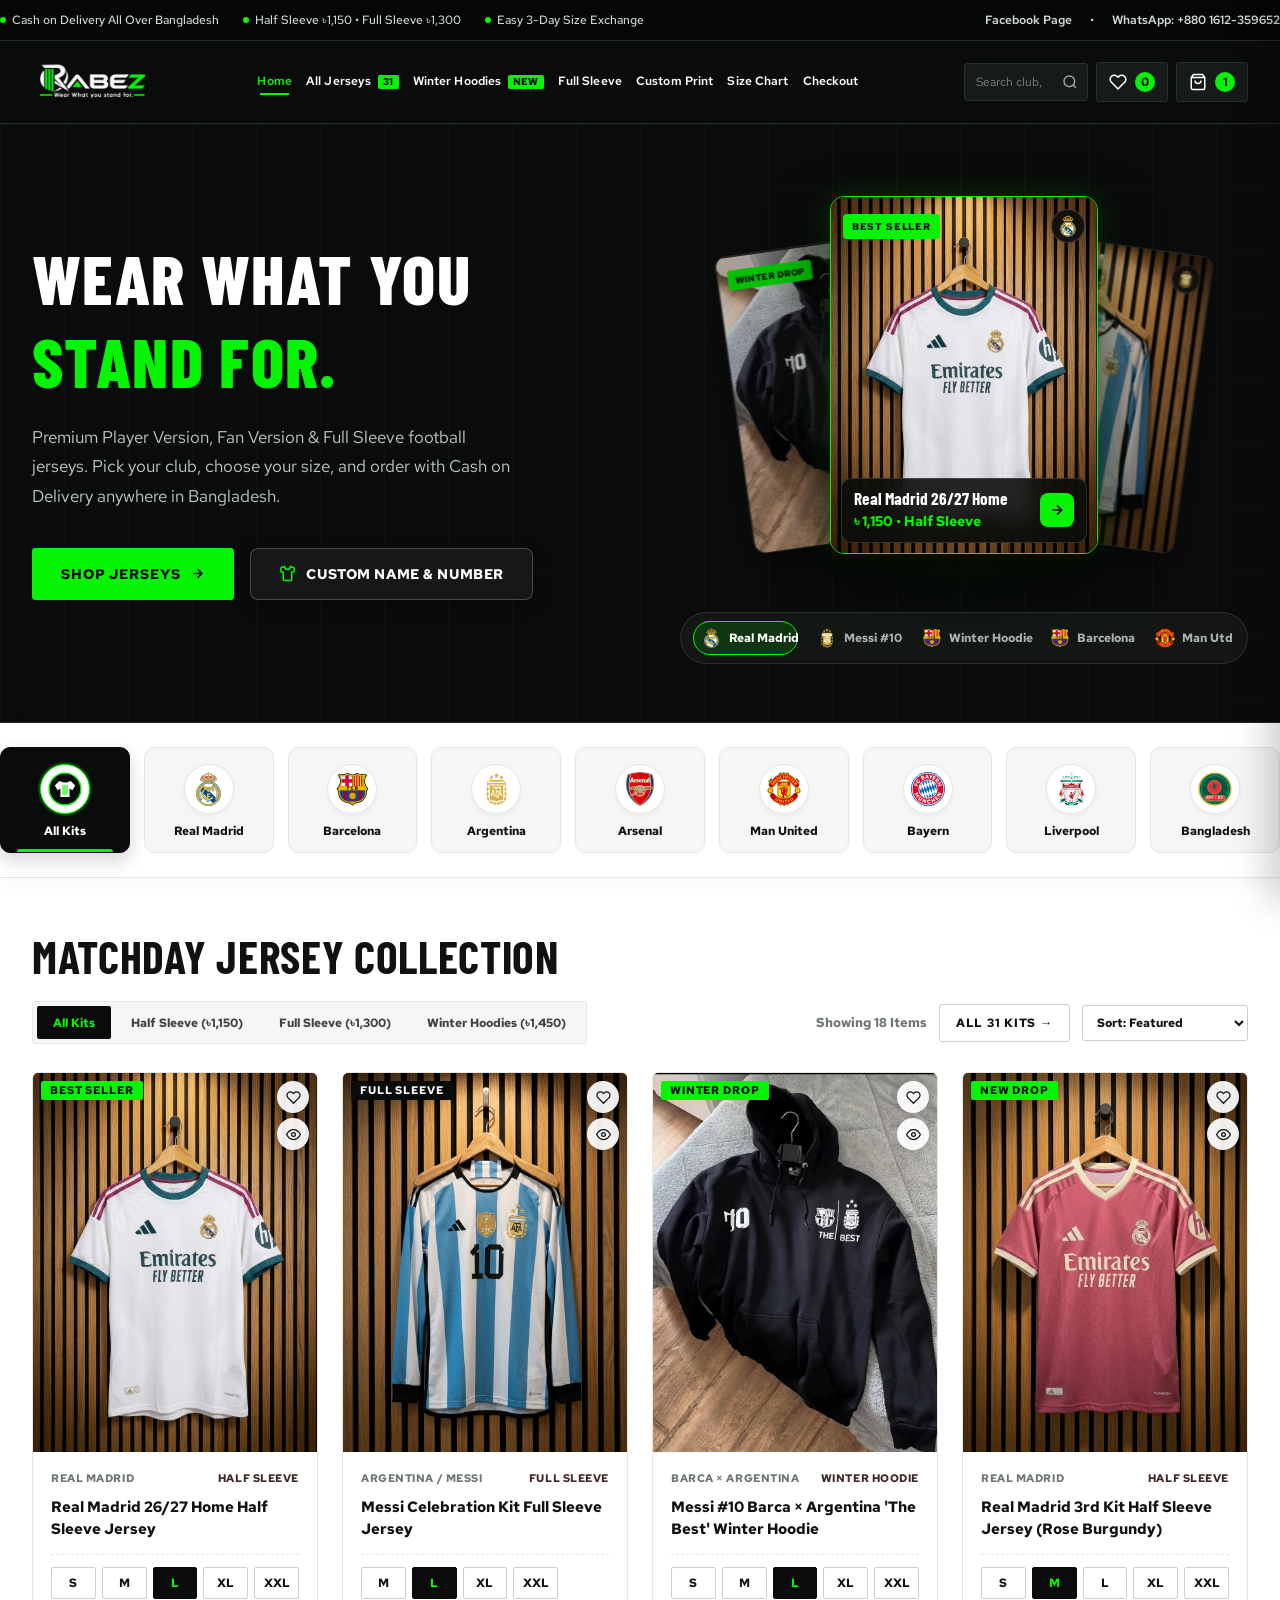
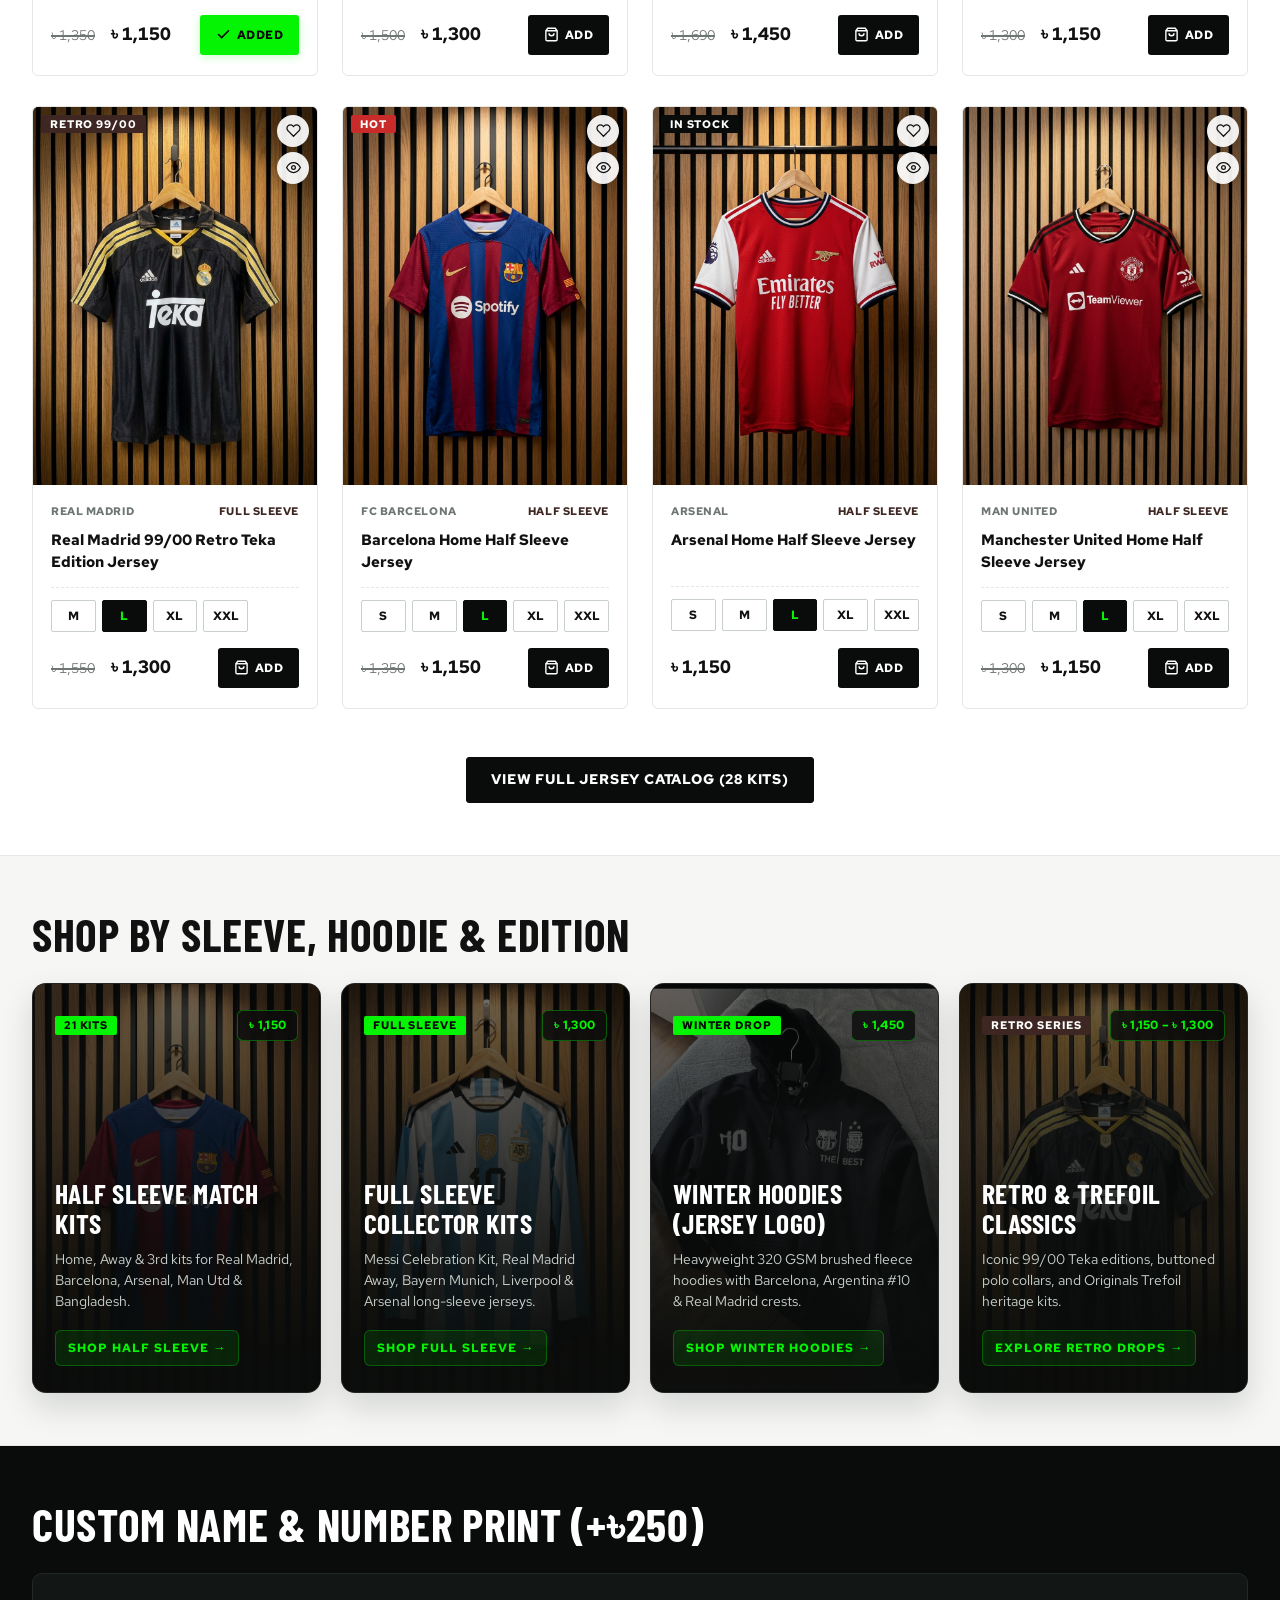
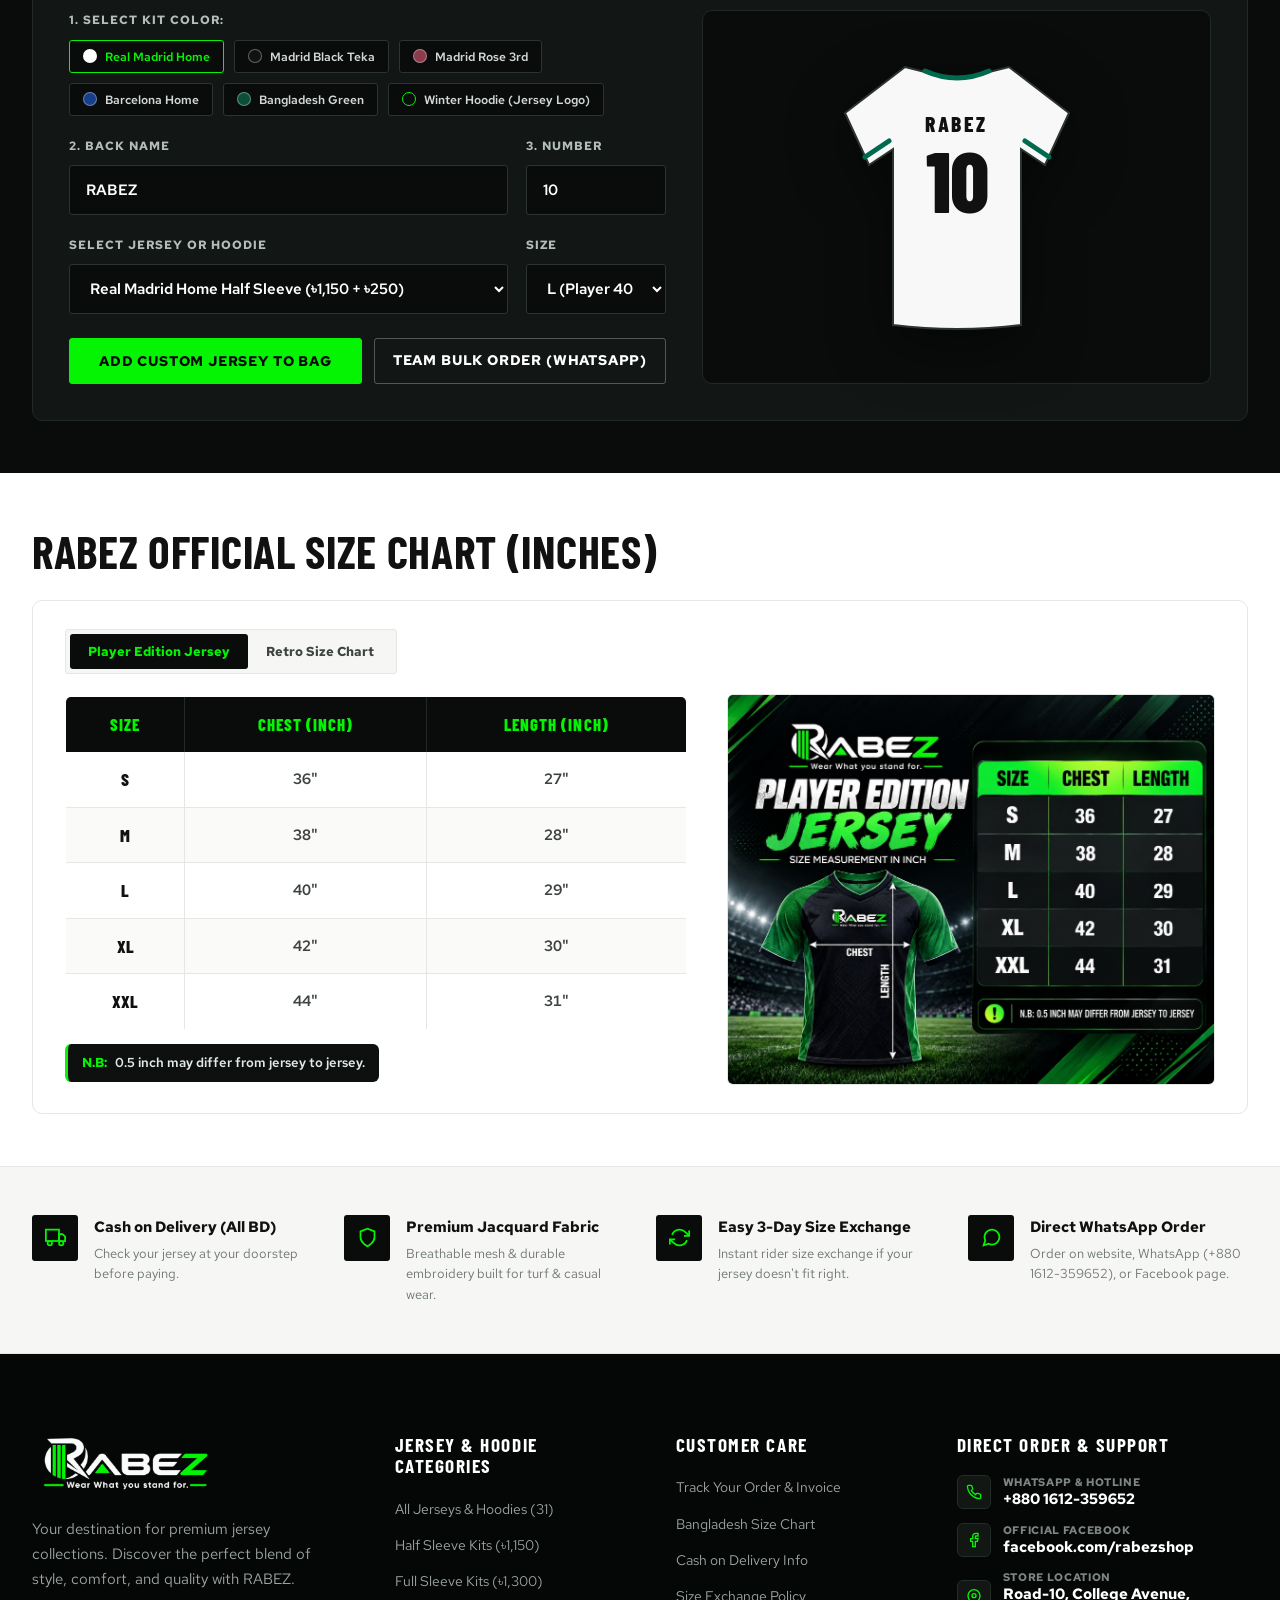
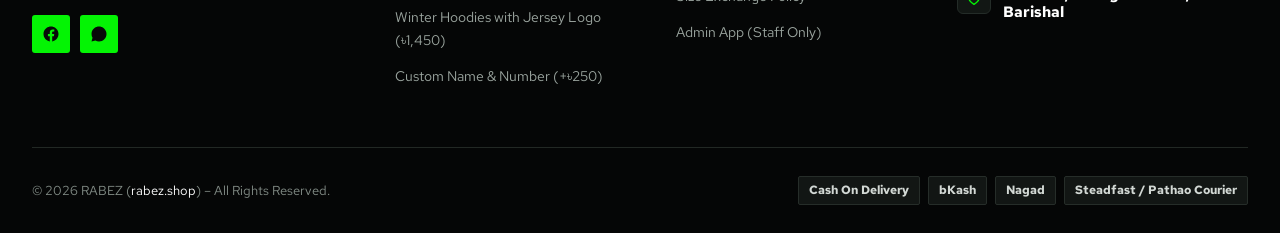
==== commit c5748579: "feat: redesign hero custom name & number button with dark glass styling and jersey icon" ====
--- a/index.html
+++ b/index.html
@@ -226,8 +226,11 @@
                 <polyline points="12 5 19 12 12 19"></polyline>
               </svg>
             </a>
-            <a href="#custom-print" class="rabez-btn rabez-btn--outline-light">
-              Custom Name &amp; #
+            <a href="#custom-print" class="rabez-btn rabez-btn--hero-secondary">
+              <svg width="17" height="17" viewBox="0 0 24 24" fill="none" stroke="currentColor" stroke-width="2.2" stroke-linecap="round" stroke-linejoin="round">
+                <path d="M20.38 3.46L16 2a4 4 0 0 1-8 0L3.62 3.46a2 2 0 0 0-1.34 2.23l.58 3.47a1 1 0 0 0 .99.84H6v10c0 1.1.9 2 2 2h8a2 2 0 0 0 2-2V10h2.15a1 1 0 0 0 .99-.84l.58-3.47a2 2 0 0 0-1.34-2.23z"/>
+              </svg>
+              <span>Custom Name &amp; Number</span>
             </a>
           </div>
         </div>
--- a/assets/css/components/hero-banner.css
+++ b/assets/css/components/hero-banner.css
@@ -80,6 +80,51 @@
   min-height: 52px;
   padding: 0 28px;
   font-size: 0.9rem;
+}
+
+/* Secondary Hero CTA - Premium Dark Glass */
+.rabez-btn--hero-secondary {
+  background: rgba(255, 255, 255, 0.05);
+  backdrop-filter: blur(10px);
+  -webkit-backdrop-filter: blur(10px);
+  color: #FFFFFF;
+  border: 1px solid rgba(255, 255, 255, 0.22);
+  display: inline-flex;
+  align-items: center;
+  justify-content: center;
+  gap: 10px;
+  font-weight: 700;
+  letter-spacing: 0.04em;
+  text-transform: uppercase;
+  border-radius: 8px;
+  box-shadow: 0 4px 16px rgba(0, 0, 0, 0.3);
+  transition: all 0.22s ease-in-out;
+}
+
+.rabez-btn--hero-secondary svg {
+  color: #04F404;
+  transition: transform 0.22s ease;
+  flex-shrink: 0;
+}
+
+.rabez-btn--hero-secondary:hover {
+  background: rgba(4, 244, 4, 0.08);
+  border-color: #04F404;
+  color: #04F404;
+  transform: translateY(-2px);
+  box-shadow: 0 8px 24px rgba(4, 244, 4, 0.22);
+}
+
+.rabez-btn--hero-secondary:hover svg {
+  transform: scale(1.15) rotate(-6deg);
+}
+
+.rabez-btn--hero-secondary:active {
+  transform: translateY(0);
+}
+
+#custom-print {
+  scroll-margin-top: 86px;
 }
 
 /* --- Right Column: Interactive 3-Jersey Fan Stage --- */
@@ -375,14 +420,26 @@
   }
   .rabez-hero__cta-row {
     display: grid;
-    grid-template-columns: 1.1fr 0.9fr;
+    grid-template-columns: 1fr 1fr;
     gap: 10px;
   }
   .rabez-hero__cta-row .rabez-btn {
-    min-height: 46px;
-    padding: 0 12px;
-    font-size: 0.78rem;
+    min-height: 48px;
+    padding: 0 10px;
+    font-size: 0.74rem;
     width: 100%;
+    gap: 6px;
+  }
+  .rabez-hero__cta-row .rabez-btn svg {
+    width: 14px;
+    height: 14px;
+    flex-shrink: 0;
+  }
+
+  @media (max-width: 380px) {
+    .rabez-hero__cta-row {
+      grid-template-columns: 1fr;
+    }
   }
 
   .rabez-hero-deck {
